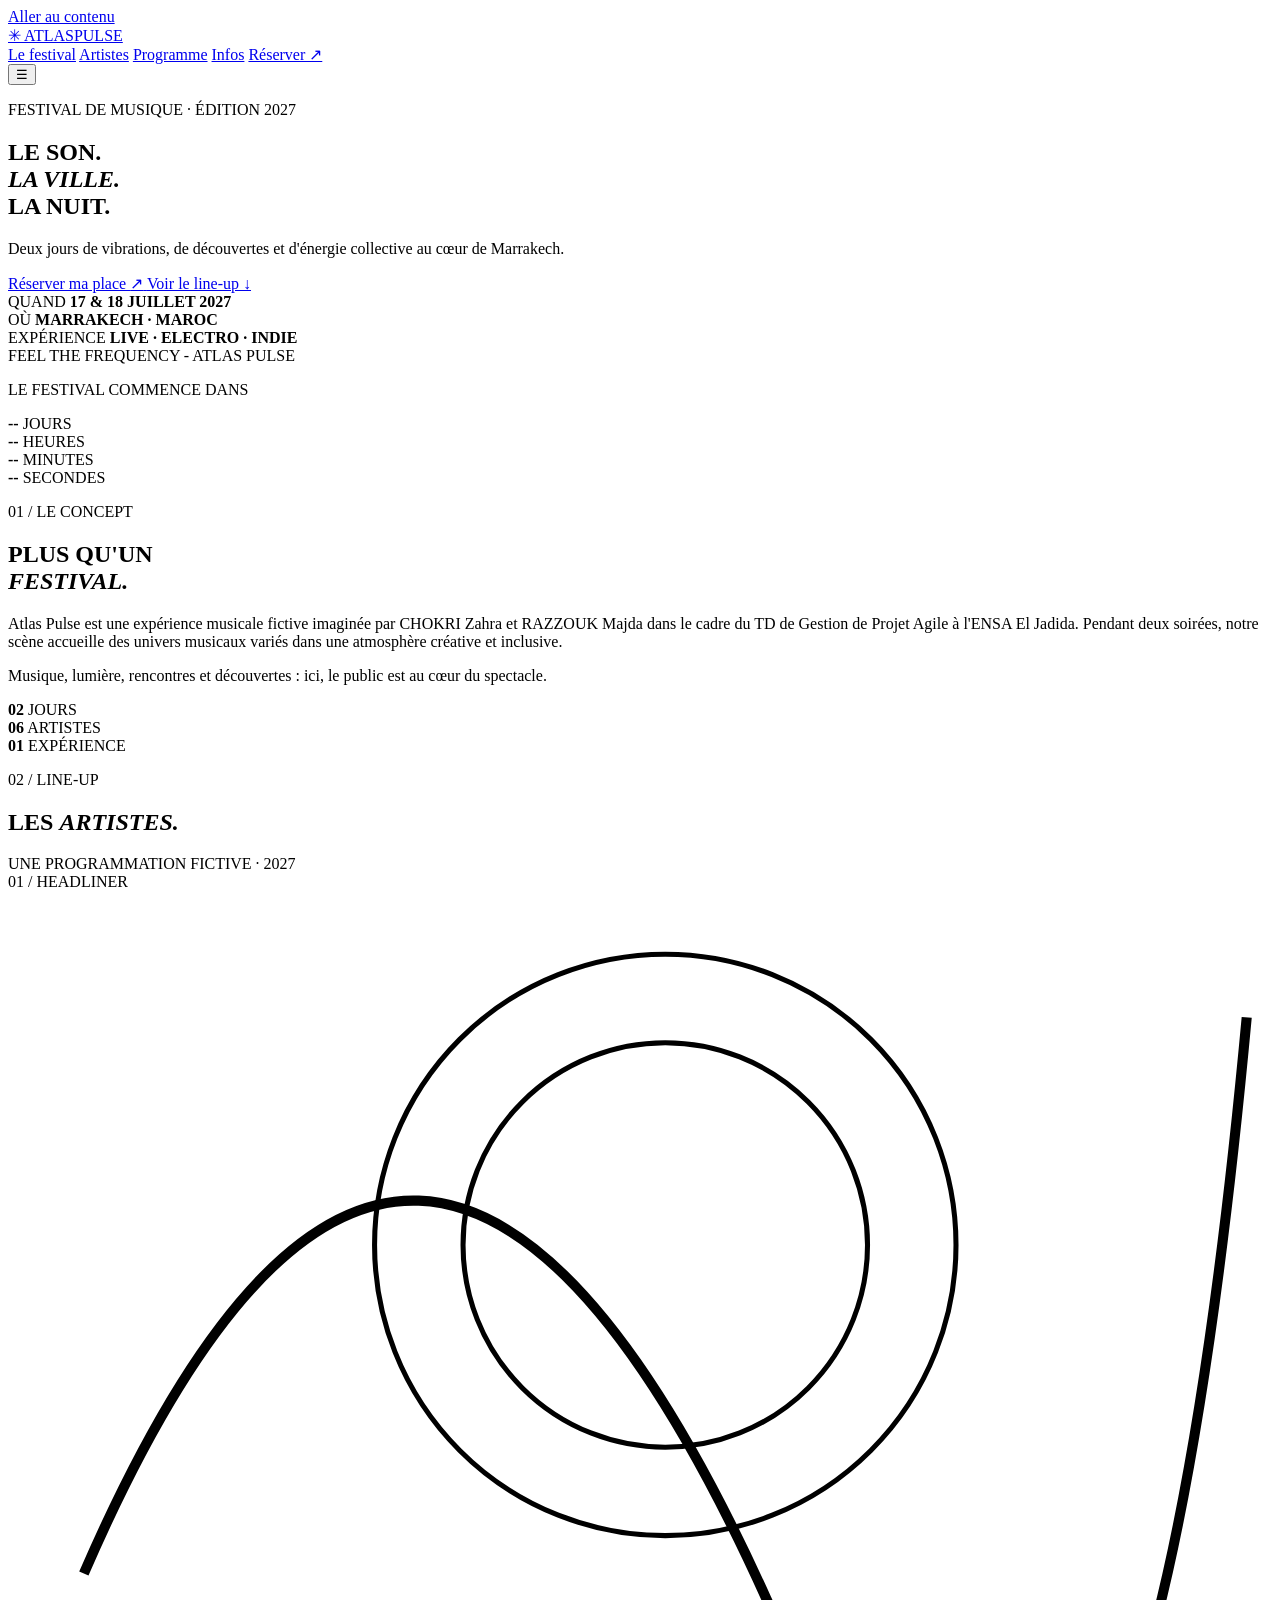
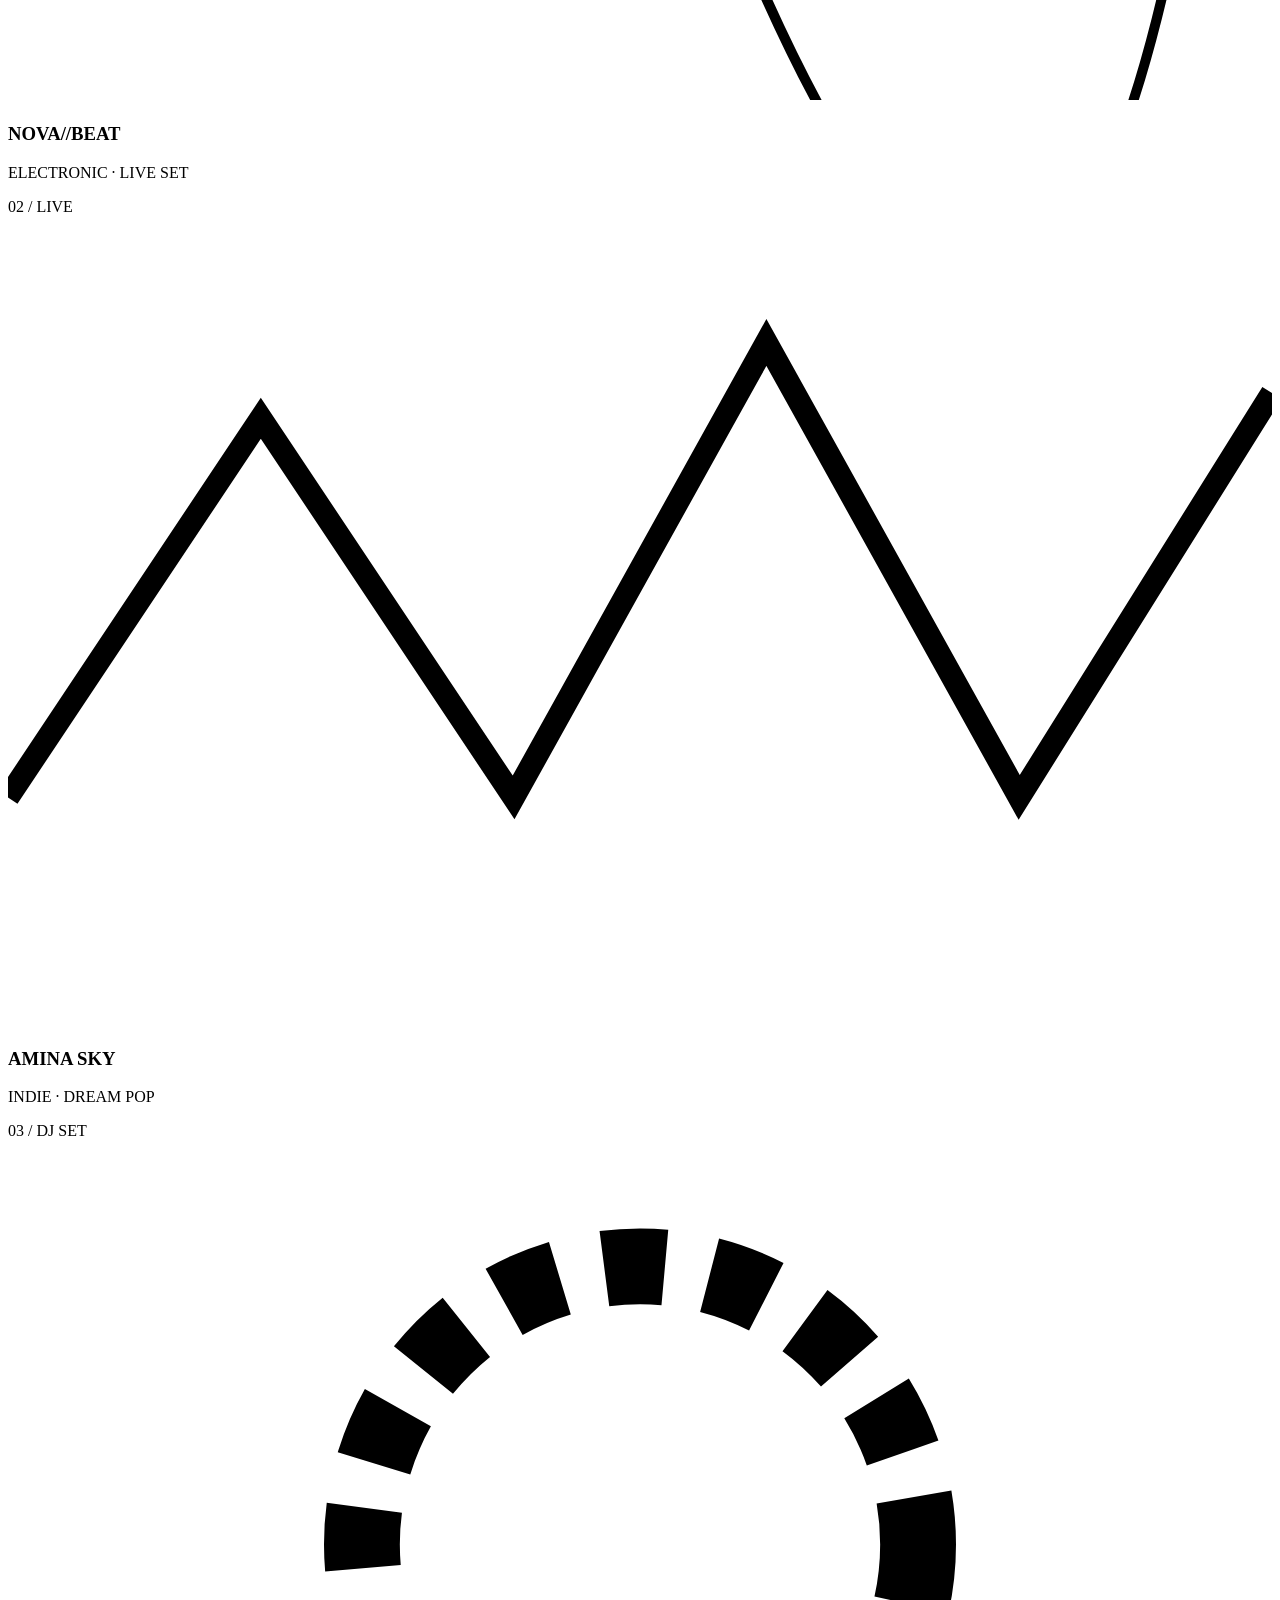
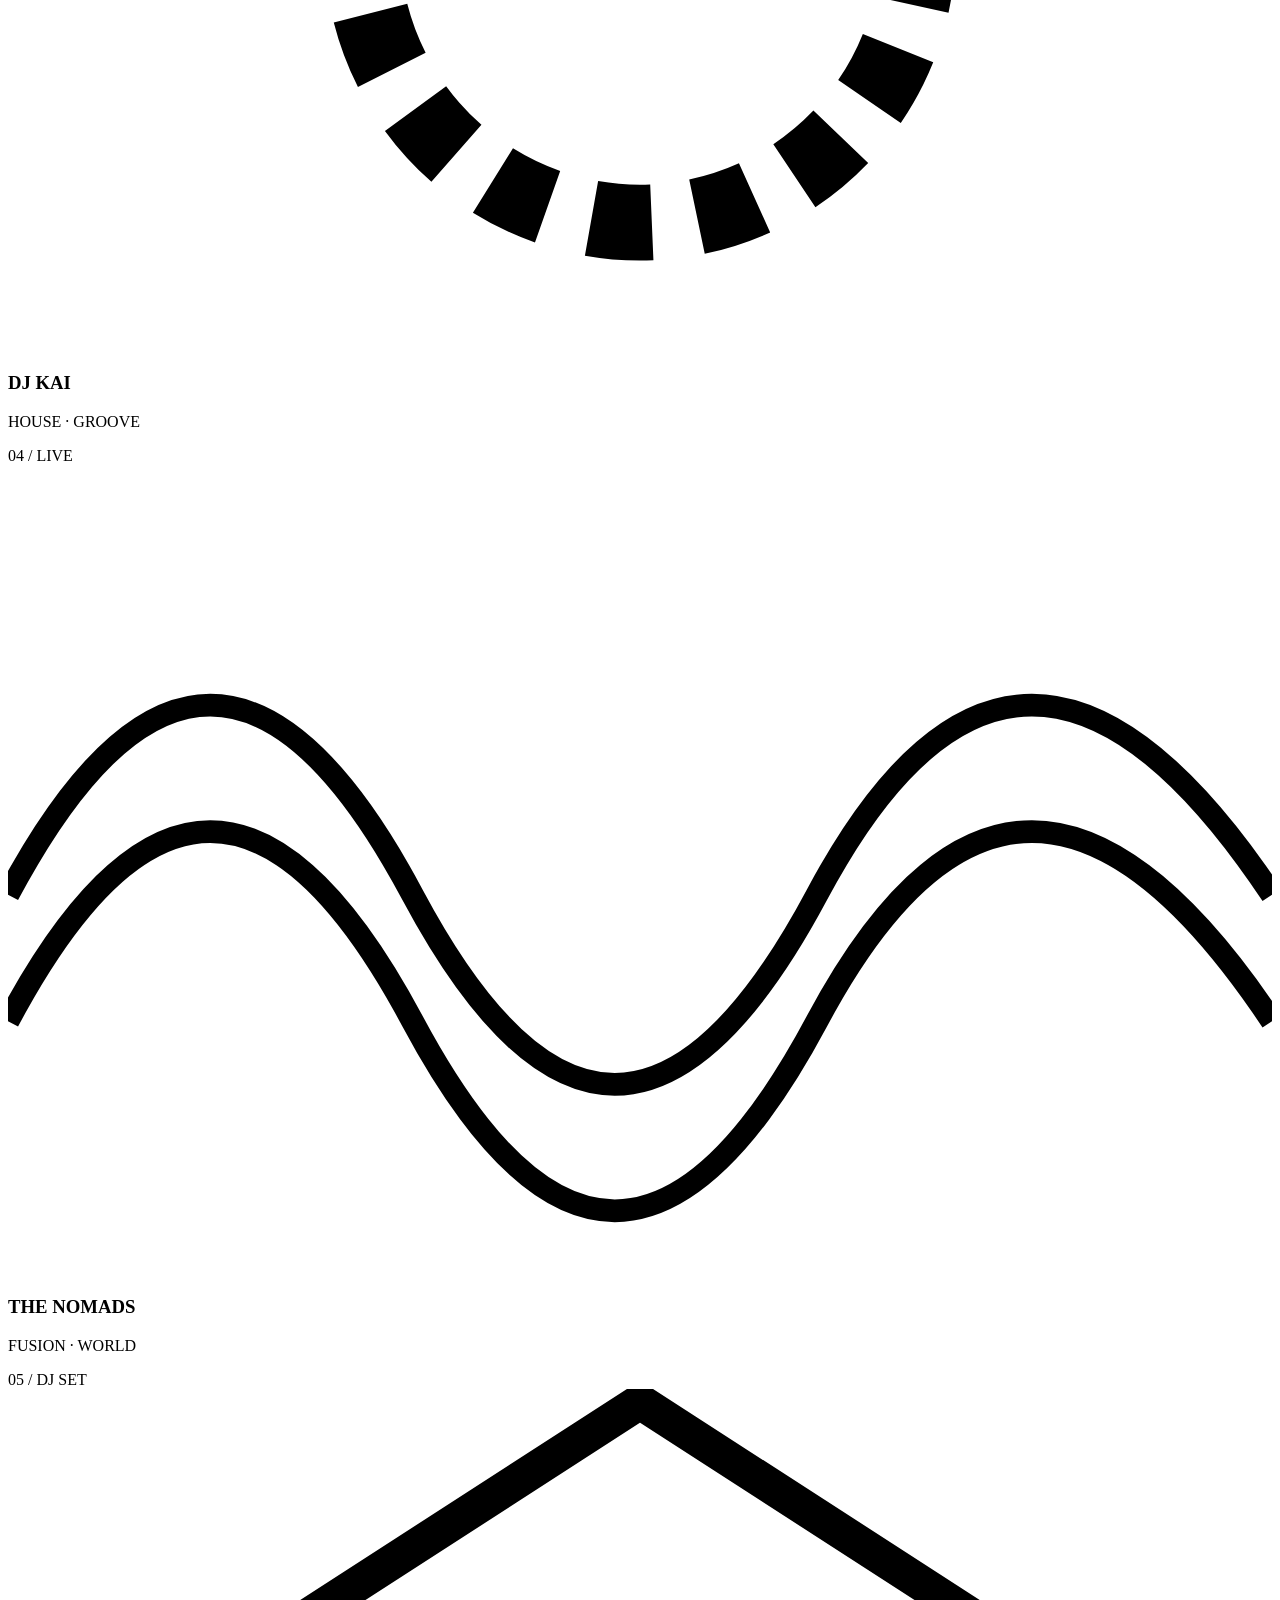
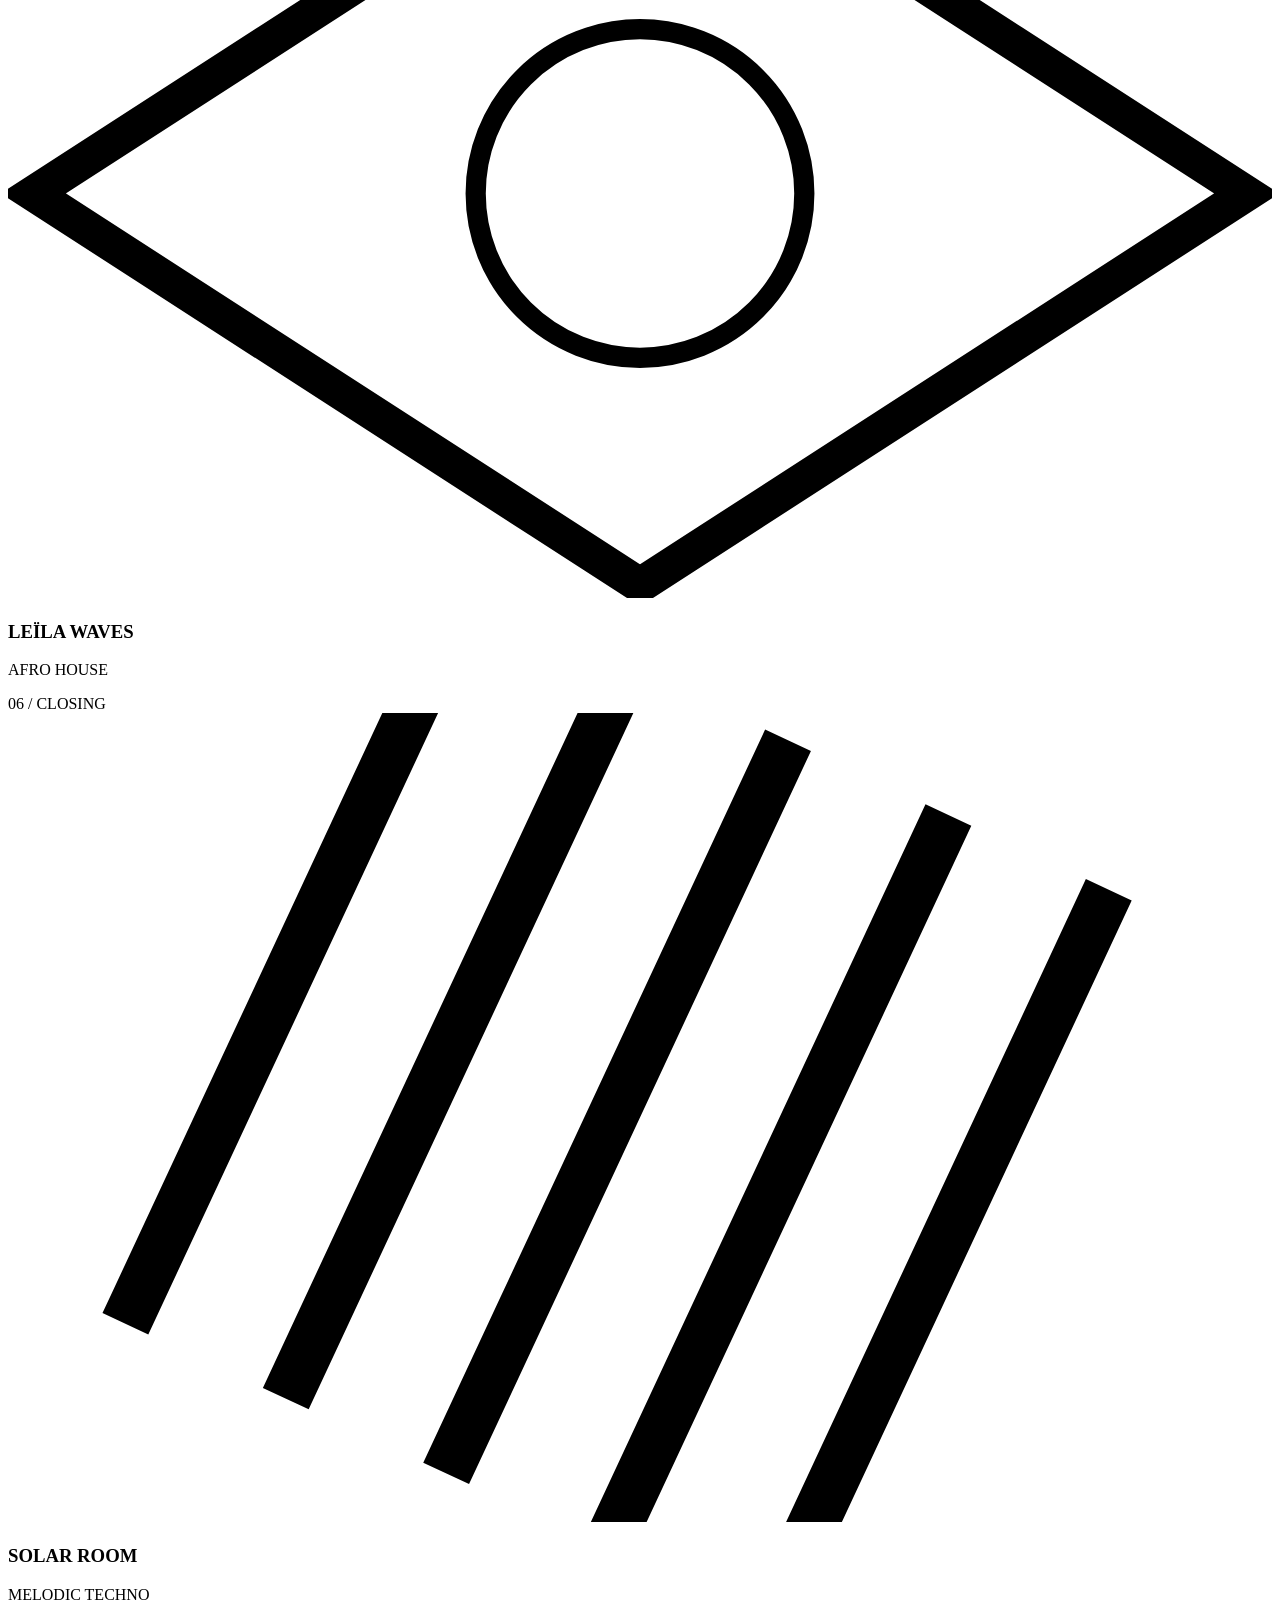
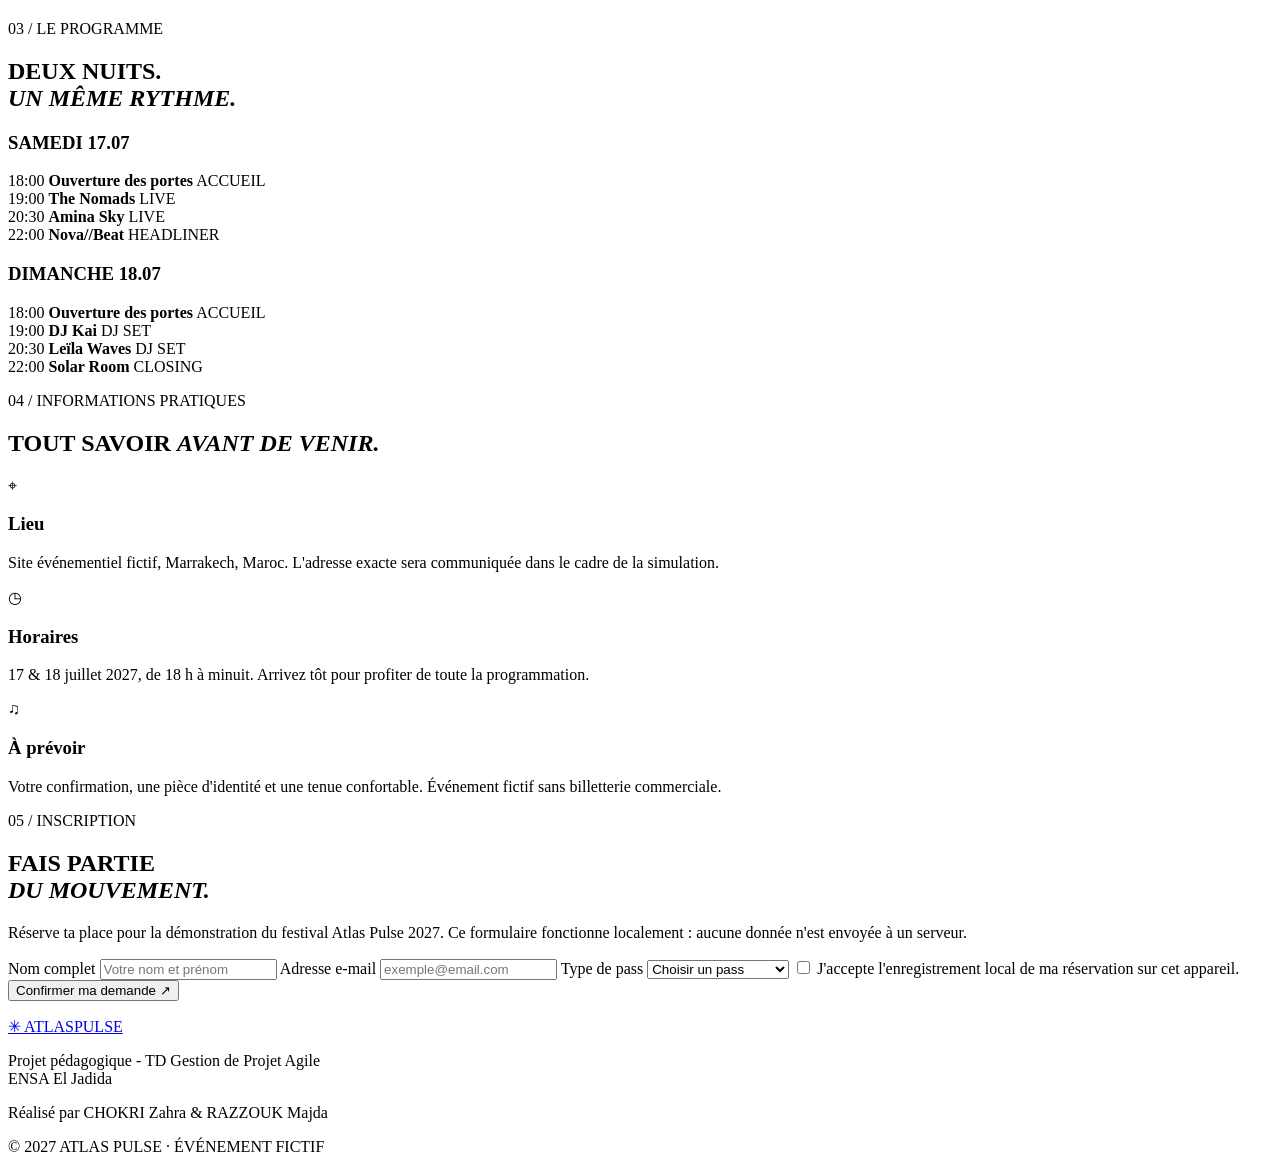
==== index.html @ ee70c220 "feat: ajout structure HTML du festival" ====
<!DOCTYPE html>
<html lang="fr">

<head>
    <meta charset="UTF-8">

    <meta name="viewport" content="width=device-width, initial-scale=1.0">

    <meta
        name="description"
        content="Atlas Pulse Festival 2027 : un festival de musique fictif à Marrakech, réalisé par CHOKRI Zahra et RAZZOUK Majda dans le cadre du TD Gestion de Projet Agile."
    >

    <title>Atlas Pulse - Festival 2027</title>

    <!-- Feuille de style externe -->
    <link rel="stylesheet" href="css/style.css">

    <!-- Fichier JavaScript -->
    <script src="js/script.js" defer></script>
</head>

<body>

    <!-- ========== HEADER / NAVIGATION ========== -->

    <a class="skip" href="#main">
        Aller au contenu
    </a>

    <header class="header">

        <!-- Logo du festival -->

        <a
            class="brand"
            href="#accueil"
            aria-label="Atlas Pulse, accueil"
        >
            <span class="brand-icon">✳</span>
            ATLAS<span>PULSE</span>
        </a>

        <!-- Menu de navigation -->

        <nav id="nav" aria-label="Navigation principale">

            <a href="#concept">Le festival</a>

            <a href="#lineup">Artistes</a>

            <a href="#programme">Programme</a>

            <a href="#infos">Infos</a>

            <a href="#billetterie" class="nav-cta">
                Réserver ↗
            </a>

        </nav>

        <!-- Bouton du menu mobile -->

        <button
            class="menu"
            aria-label="Ouvrir le menu"
            aria-expanded="false"
            aria-controls="nav"
        >
            ☰
        </button>

    </header>


    <!-- ========== CONTENU PRINCIPAL ========== -->

    <main id="main">


        <!-- ========== SECTION ACCUEIL ========== -->

        <section class="hero" id="accueil">

            <div class="hero-noise"></div>

            <div class="hero-inner">

                <p class="eyebrow">
                    <span class="pulse"></span>
                    FESTIVAL DE MUSIQUE · ÉDITION 2027
                </p>

                <h1>
                    LE SON.<br>
                    <em>LA VILLE.</em><br>
                    LA NUIT.
                </h1>

                <p class="lead">
                    Deux jours de vibrations, de découvertes
                    et d'énergie collective au cœur de Marrakech.
                </p>

                <!-- Boutons principaux -->

                <div class="hero-actions">

                    <a class="btn primary" href="#billetterie">
                        Réserver ma place
                        <span>↗</span>
                    </a>

                    <a class="btn ghost" href="#lineup">
                        Voir le line-up ↓
                    </a>

                </div>

                <!-- Informations principales -->

                <div class="hero-bottom">

                    <div>
                        <span class="tiny">QUAND</span>
                        <strong>17 & 18 JUILLET 2027</strong>
                    </div>

                    <div>
                        <span class="tiny">OÙ</span>
                        <strong>MARRAKECH · MAROC</strong>
                    </div>

                    <div>
                        <span class="tiny">EXPÉRIENCE</span>
                        <strong>LIVE · ELECTRO · INDIE</strong>
                    </div>

                </div>

            </div>

            <!-- Éléments décoratifs -->

            <div class="orb orb1"></div>

            <div class="orb orb2"></div>

            <div class="vertical-text">
                FEEL THE FREQUENCY - ATLAS PULSE
            </div>

        </section>


        <!-- ========== COMPTE À REBOURS ========== -->

        <section
            class="countdown"
            aria-label="Compte à rebours"
        >

            <p>LE FESTIVAL COMMENCE DANS</p>

            <div class="clock">

                <div>
                    <strong id="days">--</strong>
                    <span>JOURS</span>
                </div>

                <div>
                    <strong id="hours">--</strong>
                    <span>HEURES</span>
                </div>

                <div>
                    <strong id="minutes">--</strong>
                    <span>MINUTES</span>
                </div>

                <div>
                    <strong id="seconds">--</strong>
                    <span>SECONDES</span>
                </div>

            </div>

        </section>


        <!-- ========== SECTION PRÉSENTATION ========== -->

        <section class="section about" id="concept">

            <div>

                <p class="section-tag">
                    01 / LE CONCEPT
                </p>

                <h2>
                    PLUS QU'UN<br>
                    <i>FESTIVAL.</i>
                </h2>

            </div>

            <div class="about-text">

                <p>
                    Atlas Pulse est une expérience musicale
                    fictive imaginée par CHOKRI Zahra et
                    RAZZOUK Majda dans le cadre du TD
                    de Gestion de Projet Agile à l'ENSA El Jadida.

                    Pendant deux soirées, notre scène accueille
                    des univers musicaux variés dans une
                    atmosphère créative et inclusive.
                </p>

                <p>
                    Musique, lumière, rencontres et découvertes :
                    ici, le public est au cœur du spectacle.
                </p>

                <!-- Statistiques -->

                <div class="stats">

                    <div>
                        <b>02</b>
                        <span>JOURS</span>
                    </div>

                    <div>
                        <b>06</b>
                        <span>ARTISTES</span>
                    </div>

                    <div>
                        <b>01</b>
                        <span>EXPÉRIENCE</span>
                    </div>

                </div>

            </div>

        </section>


        <!-- ========== SECTION ARTISTES ========== -->

        <section class="section lineup" id="lineup">

            <div class="section-head">

                <div>

                    <p class="section-tag">
                        02 / LINE-UP
                    </p>

                    <h2>
                        LES <i>ARTISTES.</i>
                    </h2>

                </div>

                <span>
                    UNE PROGRAMMATION FICTIVE · 2027
                </span>

            </div>


            <!-- Liste des artistes -->

            <div class="artists">


                <!-- ARTISTE 1 : NOVA BEAT -->

                <article class="artist big">

                    <span class="artist-index">
                        01 / HEADLINER
                    </span>

                    <div class="artist-art a1">

                        <svg viewBox="0 0 500 320" aria-hidden="true">

                            <circle
                                cx="260"
                                cy="140"
                                r="115"
                                fill="none"
                                stroke="currentColor"
                                stroke-width="2"
                            />

                            <circle
                                cx="260"
                                cy="140"
                                r="80"
                                fill="none"
                                stroke="currentColor"
                                stroke-width="2"
                            />

                            <path
                                d="M30 270 Q160 -30 300 280 T490 50"
                                fill="none"
                                stroke="currentColor"
                                stroke-width="4"
                            />

                        </svg>

                    </div>

                    <h3>NOVA//BEAT</h3>

                    <p>ELECTRONIC · LIVE SET</p>

                </article>


                <!-- ARTISTE 2 : AMINA SKY -->

                <article class="artist">

                    <span class="artist-index">
                        02 / LIVE
                    </span>

                    <div class="artist-art a2">

                        <svg viewBox="0 0 500 320" aria-hidden="true">

                            <path
                                d="M0 230 L100 80 L200 230 L300 50 L400 230 L500 70"
                                fill="none"
                                stroke="currentColor"
                                stroke-width="9"
                            />

                        </svg>

                    </div>

                    <h3>AMINA SKY</h3>

                    <p>INDIE · DREAM POP</p>

                </article>


                <!-- ARTISTE 3 : DJ KAI -->

                <article class="artist">

                    <span class="artist-index">
                        03 / DJ SET
                    </span>

                    <div class="artist-art a3">

                        <svg viewBox="0 0 500 320" aria-hidden="true">

                            <circle
                                cx="250"
                                cy="160"
                                r="110"
                                fill="none"
                                stroke="currentColor"
                                stroke-width="30"
                                stroke-dasharray="24 18"
                            />

                        </svg>

                    </div>

                    <h3>DJ KAI</h3>

                    <p>HOUSE · GROOVE</p>

                </article>


                <!-- ARTISTE 4 : THE NOMADS -->

                <article class="artist">

                    <span class="artist-index">
                        04 / LIVE
                    </span>

                    <div class="artist-art a4">

                        <svg viewBox="0 0 500 320" aria-hidden="true">

                            <path
                                d="M0 170 Q80 20 160 170 T320 170 T500 170
                                   M0 220 Q80 70 160 220 T320 220 T500 220"
                                fill="none"
                                stroke="currentColor"
                                stroke-width="9"
                            />

                        </svg>

                    </div>

                    <h3>THE NOMADS</h3>

                    <p>FUSION · WORLD</p>

                </article>


                <!-- ARTISTE 5 : LEÏLA WAVES -->

                <article class="artist">

                    <span class="artist-index">
                        05 / DJ SET
                    </span>

                    <div class="artist-art a5">

                        <svg viewBox="0 0 500 320" aria-hidden="true">

                            <path
                                d="M250 5 L490 160 L250 315 L10 160 Z"
                                fill="none"
                                stroke="currentColor"
                                stroke-width="14"
                            />

                            <circle
                                cx="250"
                                cy="160"
                                r="65"
                                fill="none"
                                stroke="currentColor"
                                stroke-width="8"
                            />

                        </svg>

                    </div>

                    <h3>LEÏLA WAVES</h3>

                    <p>AFRO HOUSE</p>

                </article>


                <!-- ARTISTE 6 : SOLAR ROOM -->

                <article class="artist">

                    <span class="artist-index">
                        06 / CLOSING
                    </span>

                    <div class="artist-art a6">

                        <svg viewBox="0 0 500 320" aria-hidden="true">

                            <path
                                d="M100 0 V320
                                   M170 0 V320
                                   M240 0 V320
                                   M310 0 V320
                                   M380 0 V320"
                                fill="none"
                                stroke="currentColor"
                                stroke-width="20"
                                transform="rotate(25 250 160)"
                            />

                        </svg>

                    </div>

                    <h3>SOLAR ROOM</h3>

                    <p>MELODIC TECHNO</p>

                </article>

            </div>

        </section>


        <!-- ========== SECTION PROGRAMME ========== -->

        <section class="section schedule" id="programme">

            <p class="section-tag">
                03 / LE PROGRAMME
            </p>

            <h2>
                DEUX NUITS.<br>
                <i>UN MÊME RYTHME.</i>
            </h2>

            <div class="schedule-grid">


                <!-- JOUR 1 : SAMEDI -->

                <div class="day">

                    <h3>
                        SAMEDI <span>17.07</span>
                    </h3>

                    <div class="slot">

                        <time datetime="2027-07-17T18:00">
                            18:00
                        </time>

                        <b>Ouverture des portes</b>

                        <span>ACCUEIL</span>

                    </div>

                    <div class="slot">

                        <time datetime="2027-07-17T19:00">
                            19:00
                        </time>

                        <b>The Nomads</b>

                        <span>LIVE</span>

                    </div>

                    <div class="slot">

                        <time datetime="2027-07-17T20:30">
                            20:30
                        </time>

                        <b>Amina Sky</b>

                        <span>LIVE</span>

                    </div>

                    <div class="slot">

                        <time datetime="2027-07-17T22:00">
                            22:00
                        </time>

                        <b>Nova//Beat</b>

                        <span>HEADLINER</span>

                    </div>

                </div>


                <!-- JOUR 2 : DIMANCHE -->

                <div class="day">

                    <h3>
                        DIMANCHE <span>18.07</span>
                    </h3>

                    <div class="slot">

                        <time datetime="2027-07-18T18:00">
                            18:00
                        </time>

                        <b>Ouverture des portes</b>

                        <span>ACCUEIL</span>

                    </div>

                    <div class="slot">

                        <time datetime="2027-07-18T19:00">
                            19:00
                        </time>

                        <b>DJ Kai</b>

                        <span>DJ SET</span>

                    </div>

                    <div class="slot">

                        <time datetime="2027-07-18T20:30">
                            20:30
                        </time>

                        <b>Leïla Waves</b>

                        <span>DJ SET</span>

                    </div>

                    <div class="slot">

                        <time datetime="2027-07-18T22:00">
                            22:00
                        </time>

                        <b>Solar Room</b>

                        <span>CLOSING</span>

                    </div>

                </div>

            </div>

        </section>


        <!-- ========== INFORMATIONS PRATIQUES ========== -->

        <section class="section info" id="infos">

            <p class="section-tag">
                04 / INFORMATIONS PRATIQUES
            </p>

            <h2>
                TOUT SAVOIR
                <i>AVANT DE VENIR.</i>
            </h2>

            <div class="info-grid">


                <!-- Lieu -->

                <article>

                    <span class="info-icon">⌖</span>

                    <h3>Lieu</h3>

                    <p>
                        Site événementiel fictif,
                        Marrakech, Maroc.

                        L'adresse exacte sera communiquée
                        dans le cadre de la simulation.
                    </p>

                </article>


                <!-- Horaires -->

                <article>

                    <span class="info-icon">◷</span>

                    <h3>Horaires</h3>

                    <p>
                        17 & 18 juillet 2027,
                        de 18 h à minuit.

                        Arrivez tôt pour profiter
                        de toute la programmation.
                    </p>

                </article>


                <!-- Informations supplémentaires -->

                <article>

                    <span class="info-icon">♫</span>

                    <h3>À prévoir</h3>

                    <p>
                        Votre confirmation,
                        une pièce d'identité
                        et une tenue confortable.

                        Événement fictif sans
                        billetterie commerciale.
                    </p>

                </article>

            </div>

        </section>


        <!-- ========== SECTION INSCRIPTION ========== -->

        <section class="tickets" id="billetterie">

            <div>

                <p class="section-tag">
                    05 / INSCRIPTION
                </p>

                <h2>
                    FAIS PARTIE<br>
                    <i>DU MOUVEMENT.</i>
                </h2>

                <p>
                    Réserve ta place pour la démonstration
                    du festival Atlas Pulse 2027.

                    Ce formulaire fonctionne localement :
                    aucune donnée n'est envoyée à un serveur.
                </p>

            </div>


            <!-- FORMULAIRE DE RÉSERVATION -->

            <form id="booking" novalidate>


                <!-- Nom complet -->

                <label for="fullname">
                    Nom complet
                </label>

                <input
                    id="fullname"
                    name="fullname"
                    type="text"
                    minlength="3"
                    autocomplete="name"
                    placeholder="Votre nom et prénom"
                    required
                >


                <!-- Adresse e-mail -->

                <label for="email">
                    Adresse e-mail
                </label>

                <input
                    id="email"
                    name="email"
                    type="email"
                    autocomplete="email"
                    placeholder="exemple@email.com"
                    required
                >


                <!-- Type de pass -->

                <label for="ticket">
                    Type de pass
                </label>

                <select
                    id="ticket"
                    name="ticket"
                    required
                >

                    <option value="">
                        Choisir un pass
                    </option>

                    <option value="1 jour">
                        Pass 1 jour (démo)
                    </option>

                    <option value="2 jours">
                        Pass 2 jours (démo)
                    </option>

                </select>


                <!-- Consentement -->

                <label class="consent">

                    <input
                        type="checkbox"
                        id="consent"
                        required
                    >

                    J'accepte l'enregistrement local
                    de ma réservation sur cet appareil.

                </label>


                <!-- Bouton de confirmation -->

                <button
                    type="submit"
                    class="btn primary"
                >
                    Confirmer ma demande ↗
                </button>


                <!-- Message de validation -->

                <p
                    id="form-message"
                    role="status"
                    aria-live="polite"
                ></p>

            </form>

        </section>

    </main>


    <!-- ========== FOOTER ========== -->

    <footer>

        <!-- Logo -->

        <a class="brand" href="#accueil">

            <span class="brand-icon">✳</span>

            ATLAS<span>PULSE</span>

        </a>


        <!-- Informations du projet -->

        <p>
            Projet pédagogique - TD Gestion de Projet Agile
            <br>
            ENSA El Jadida
        </p>


        <!-- Réalisatrices -->

        <p>
            Réalisé par CHOKRI Zahra & RAZZOUK Majda
        </p>


        <!-- Copyright -->

        <p>
            © 2027 ATLAS PULSE · ÉVÉNEMENT FICTIF
        </p>

    </footer>

</body>

</html>
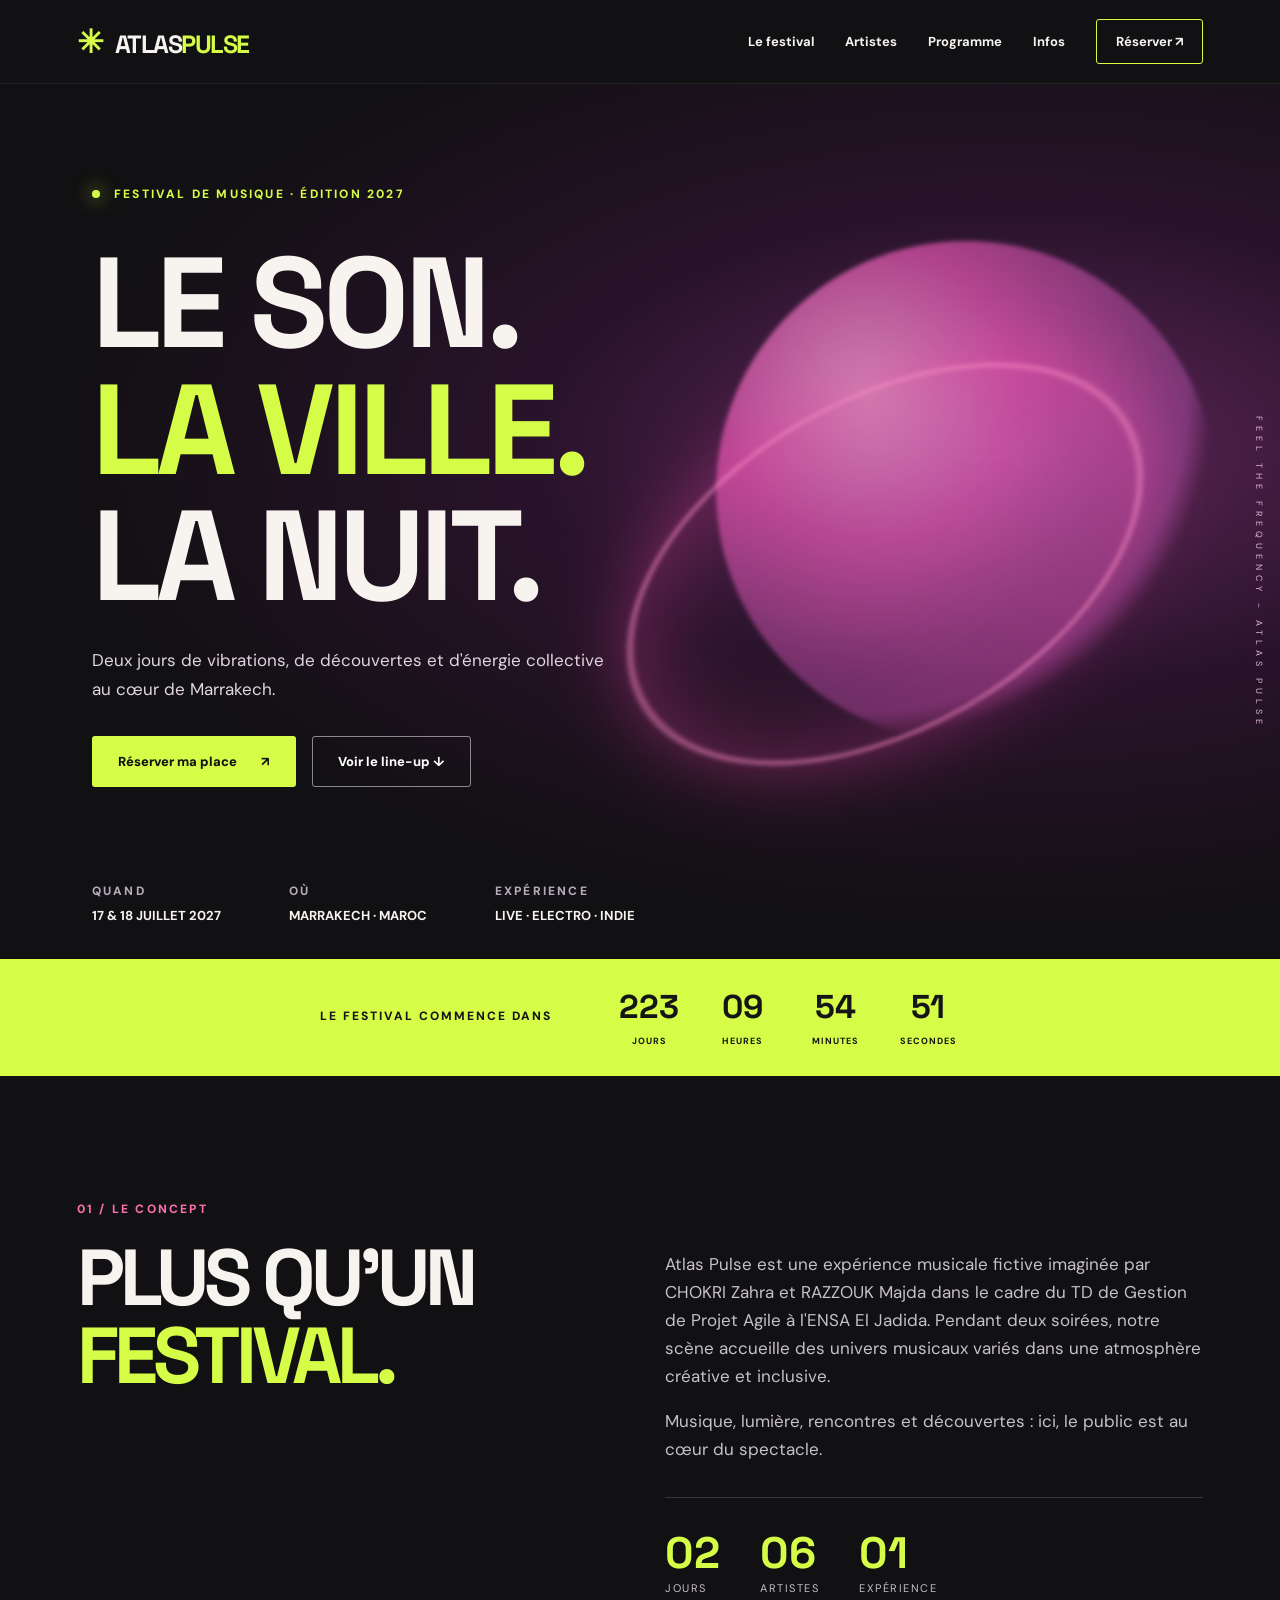
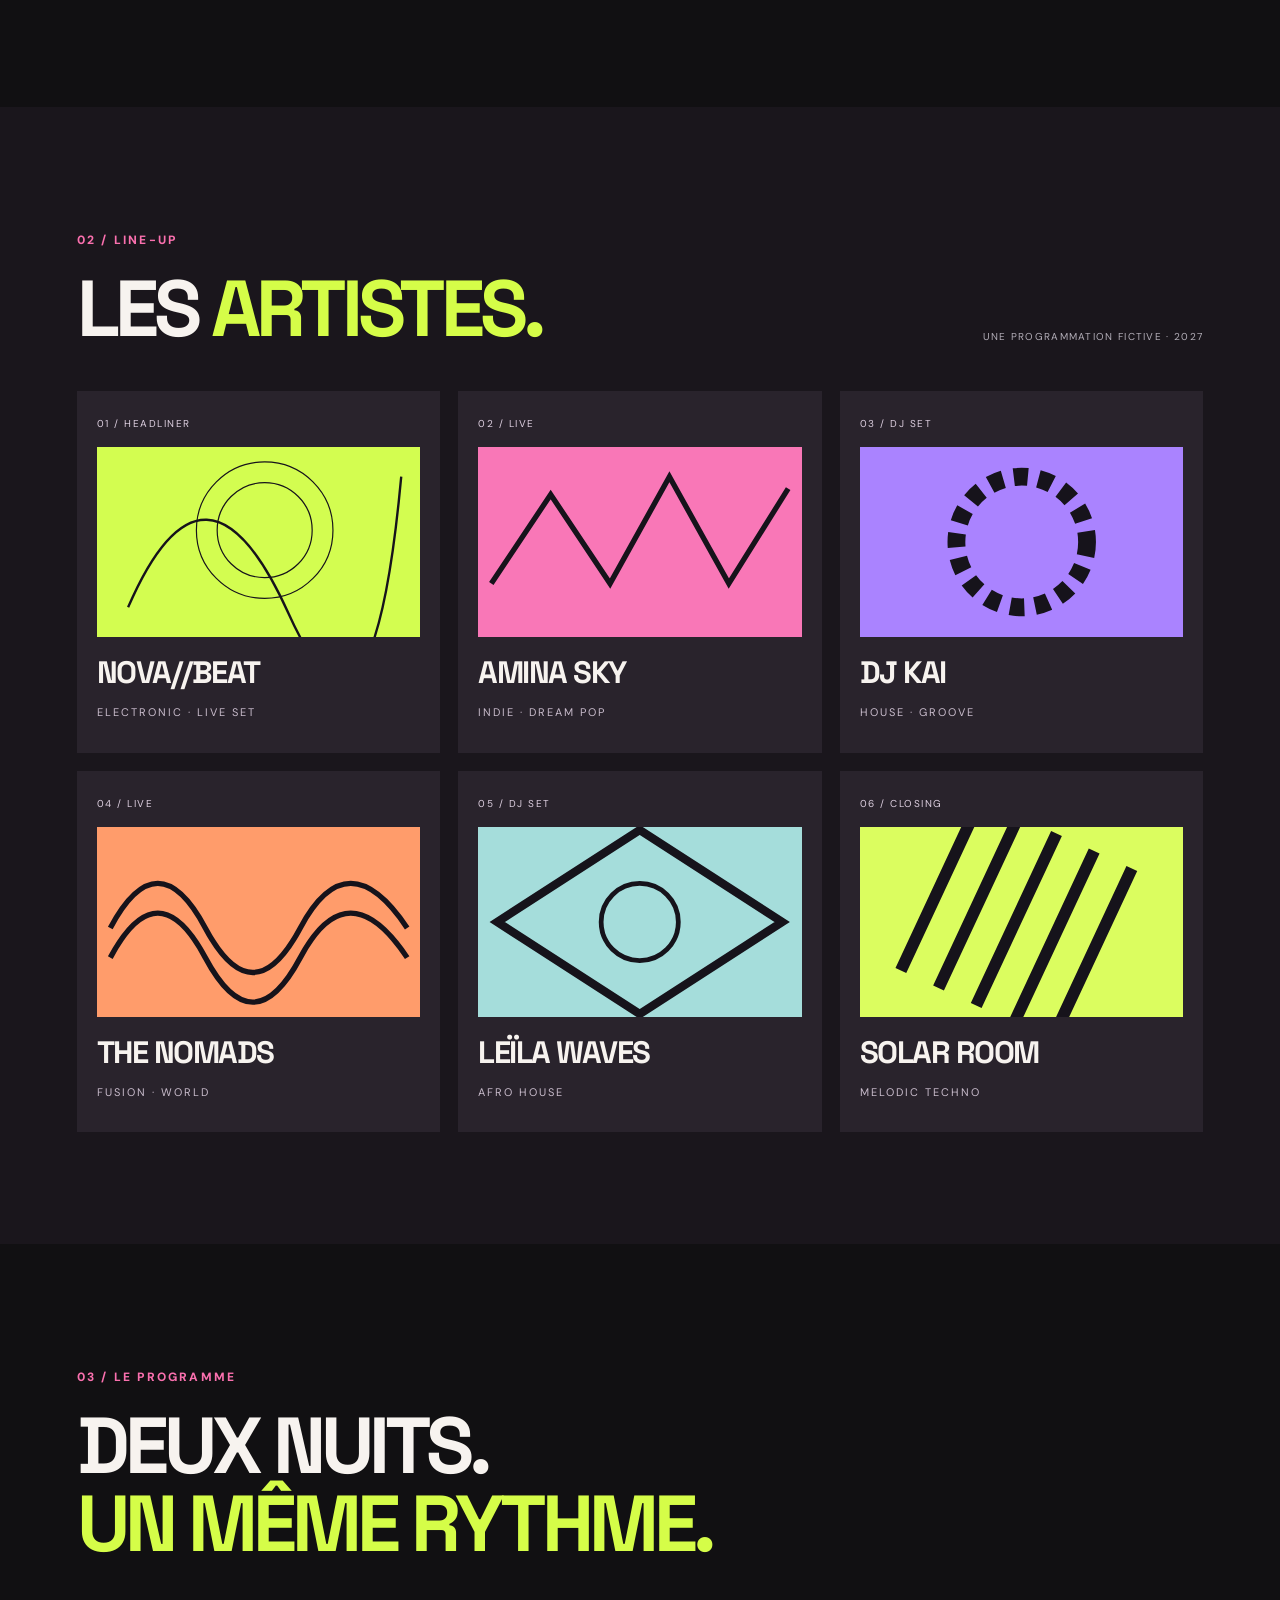
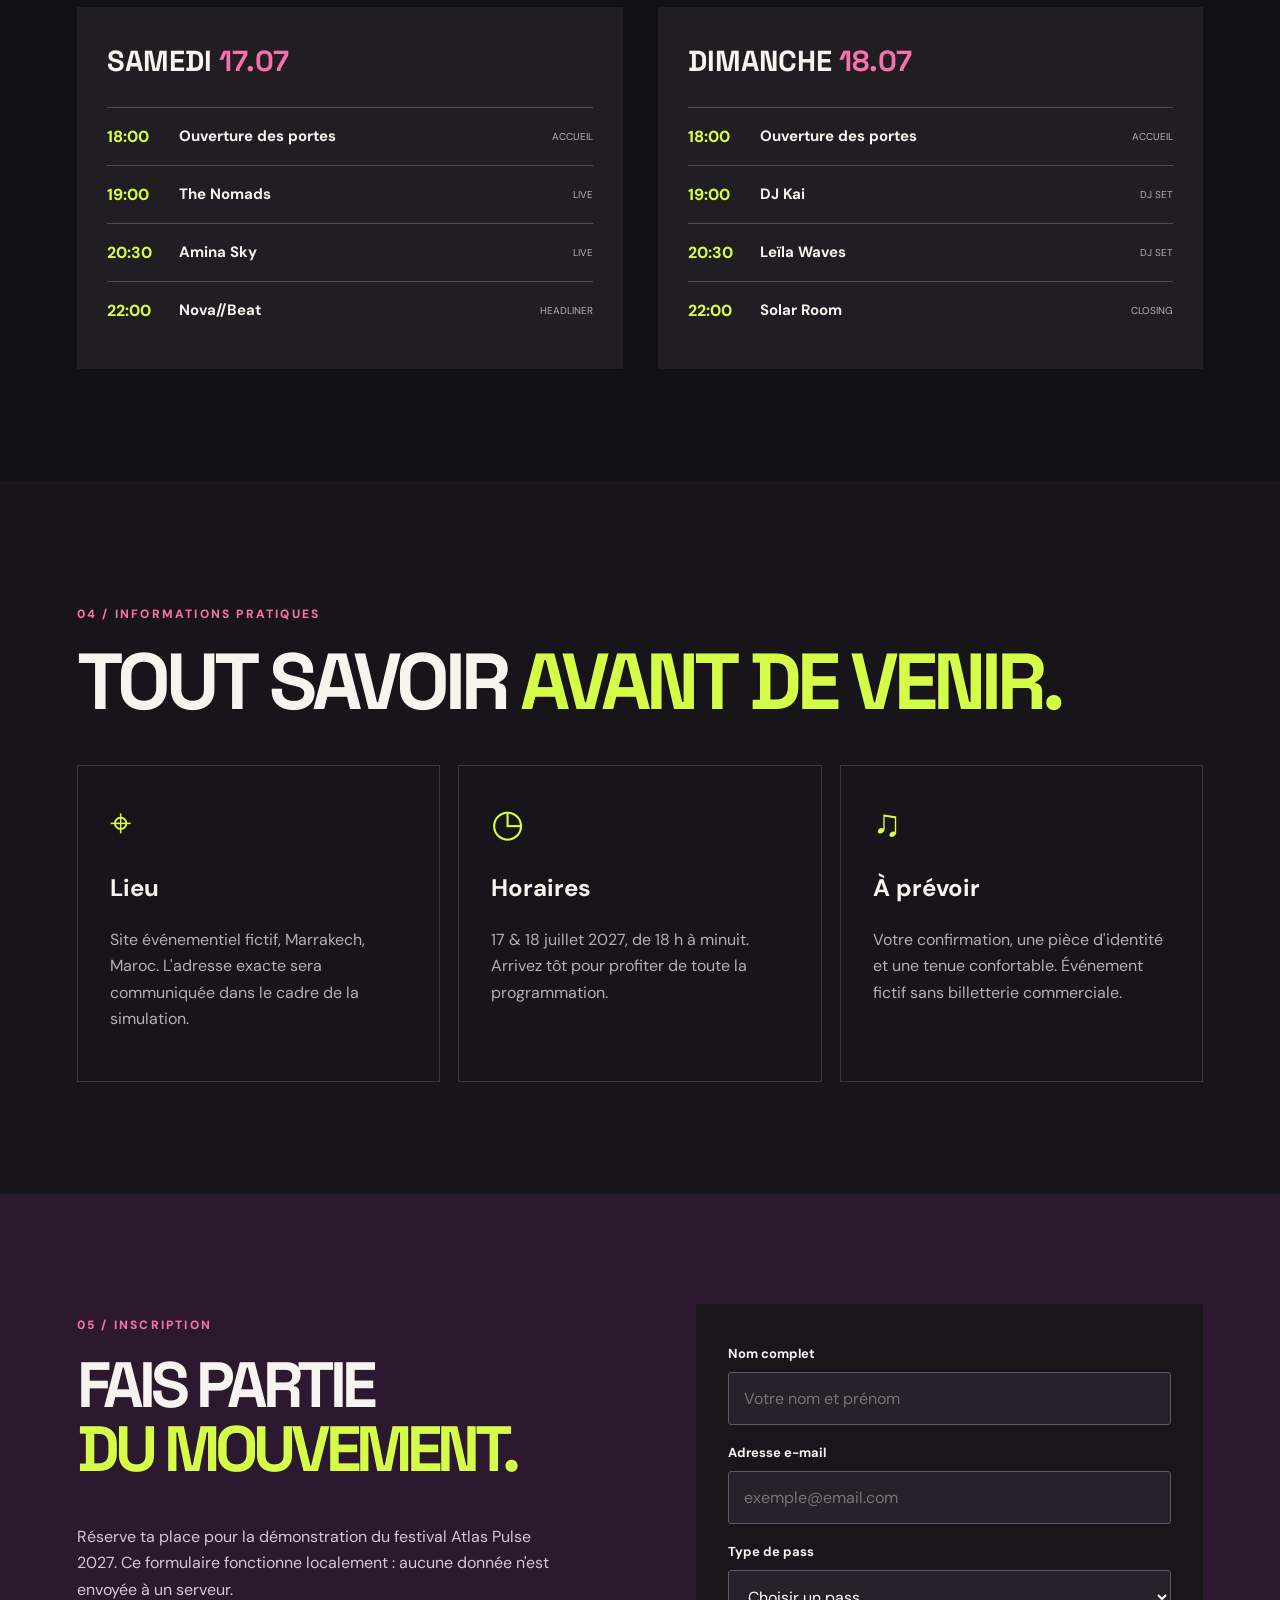
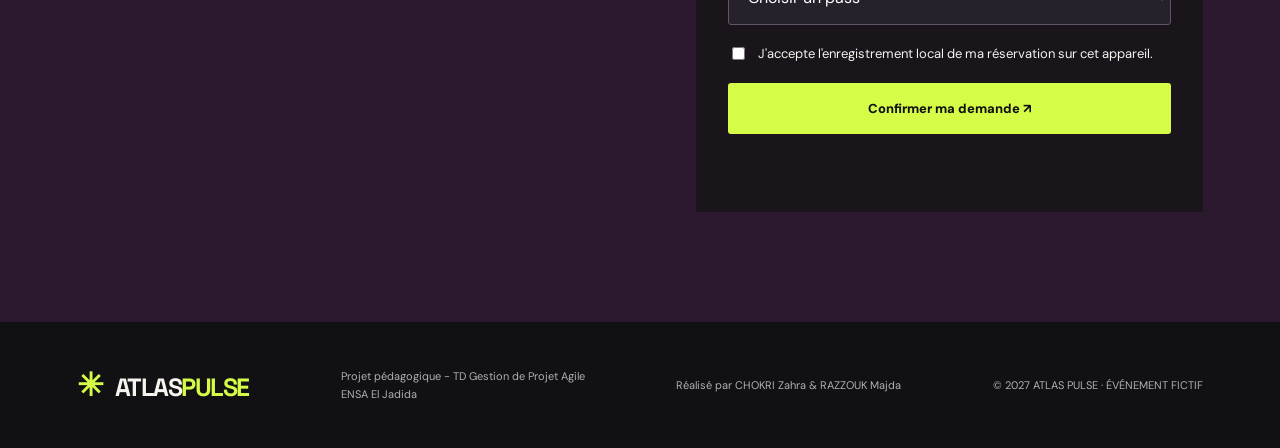
==== commit f3bd57b1: "feat: modification titre artistes" ====
--- a/index.html
+++ b/index.html
@@ -12,7 +12,7 @@
         content="Atlas Pulse Festival 2027 : un festival de musique fictif à Marrakech, réalisé par CHOKRI Zahra et RAZZOUK Majda dans le cadre du TD Gestion de Projet Agile."
     >
 
-    <title>Atlas Pulse - Festival 2027</title>
+    <title>Atlas Pulse - Edition Artistes</title>
 
     <!-- Feuille de style externe -->
     <link rel="stylesheet" href="css/style.css">
--- a/css/style.css
+++ b/css/style.css
@@ -0,0 +1,2 @@
+@import url('https://fonts.googleapis.com/css2?family=DM+Sans:wght@400;500;600;700;800&family=Space+Grotesk:wght@400;500;600;700&display=swap');
+:root{--bg:#111012;--surface:#1d1b20;--text:#f7f3ef;--muted:#b3aeb8;--acid:#d5fd48;--pink:#fa70ae;--line:#39343d}*{box-sizing:border-box}html{scroll-behavior:smooth}body{margin:0;background:var(--bg);color:var(--text);font-family:'DM Sans',Arial,sans-serif}a{color:inherit;text-decoration:none}button,input,select{font:inherit}.skip{position:absolute;left:-999px}.skip:focus{left:12px;top:12px;z-index:99;background:white;color:black;padding:10px}.header{height:84px;display:flex;justify-content:space-between;align-items:center;padding:0 6%;border-bottom:1px solid #ffffff15;position:relative;z-index:5;background:#111012}.brand{font-family:'Space Grotesk',sans-serif;font-weight:700;letter-spacing:-1.5px;font-size:25px;white-space:nowrap}.brand>span:last-child{color:var(--acid)}.brand-icon{color:var(--acid);font-size:32px;margin-right:8px}.header nav{display:flex;align-items:center;gap:31px;font-size:13px;font-weight:700}.header nav a:hover{color:var(--acid)}.nav-cta{border:1px solid var(--acid);padding:13px 19px;border-radius:3px}.menu{display:none;background:transparent;color:white;border:0;font-size:28px}.hero{min-height:710px;position:relative;overflow:hidden;background:radial-gradient(ellipse at 79% 42%,#61275a 0%,#29132b 33%,#111012 67%)}.hero-inner{position:relative;z-index:2;max-width:1250px;margin:auto;padding:89px 6% 35px}.eyebrow,.section-tag,.tiny{font-size:12px;letter-spacing:2.2px;font-weight:800}.eyebrow{color:var(--acid)}.pulse{display:inline-block;width:8px;height:8px;background:var(--acid);border-radius:50%;box-shadow:0 0 18px var(--acid);margin-right:9px}.hero h1,h2{font-family:'Space Grotesk',sans-serif;letter-spacing:-5px;line-height:.99}.hero h1{font-size:clamp(70px,10vw,150px);margin:35px 0 26px;font-weight:700}.hero h1 em,h2 i{color:var(--acid);font-style:normal}.lead{font-size:17px;line-height:1.7;max-width:520px;color:#e0d5e0}.hero-actions{display:flex;flex-wrap:wrap;gap:16px;margin:32px 0 96px}.btn{border-radius:3px;border:1px solid transparent;padding:16px 25px;font-weight:800;font-size:13px;display:inline-flex;align-items:center;gap:24px;cursor:pointer;transition:transform .2s}.btn:hover{transform:translateY(-3px)}.primary{background:var(--acid);color:#111}.ghost{border-color:#ffffff80;color:#fff}.hero-bottom{display:flex;gap:68px;flex-wrap:wrap}.hero-bottom div{display:flex;flex-direction:column;gap:8px}.tiny{color:#b8aabb}.hero-bottom strong{font-size:13px}.orb{position:absolute;border-radius:50%;filter:blur(2px);pointer-events:none}.orb1{width:500px;height:500px;right:5%;top:18%;background:radial-gradient(circle at 30% 30%,#ff9ece,#de459d 30%,#64265d 65%,transparent 70%);mix-blend-mode:screen;opacity:.7}.orb2{width:330px;height:330px;right:18%;top:36%;border:2px solid #fb8bc4;box-shadow:0 0 60px #ff47ad65,inset 0 0 80px #ff47ad58;transform:rotate(-30deg) scaleX(1.7)}.vertical-text{position:absolute;right:15px;top:38%;writing-mode:vertical-rl;font-size:9px;letter-spacing:5px;color:#e2b3d2}.countdown{background:var(--acid);color:#151515;padding:27px 6%;display:flex;align-items:center;justify-content:center;gap:65px;flex-wrap:wrap}.countdown>p{font-weight:800;font-size:12px;letter-spacing:2px}.clock{display:flex;gap:29px}.clock div{text-align:center;min-width:64px}.clock strong{display:block;font:700 33px 'Space Grotesk',sans-serif}.clock span{font-size:9px;font-weight:700;letter-spacing:1px}.section{padding:112px max(6%,calc((100% - 1200px)/2));scroll-margin-top:20px}h2{font-size:clamp(44px,6.2vw,85px);margin:19px 0 43px}p{line-height:1.65}.section-tag{color:var(--pink)}.about{display:grid;grid-template-columns:1fr 1fr;gap:50px}.about-text{padding-top:45px;color:#c7c1c9;font-size:17px}.stats{display:flex;gap:40px;border-top:1px solid var(--line);padding-top:27px;margin-top:34px}.stats div{display:flex;flex-direction:column}.stats b{font:700 44px 'Space Grotesk';color:var(--acid)}.stats span{font-size:11px;letter-spacing:1.5px}.lineup{background:#1a161c}.section-head{display:flex;justify-content:space-between;align-items:end;gap:20px}.section-head>span{font-size:10px;letter-spacing:1.3px;color:var(--muted);margin-bottom:48px}.artists{display:grid;grid-template-columns:repeat(3,minmax(0,1fr));gap:18px}.artist{background:#29232c;padding:20px;min-width:0}.artist-index{font-size:10px;letter-spacing:1.5px;color:#ded0e1}.artist-art{height:190px;display:flex;align-items:center;justify-content:center;margin:15px 0;overflow:hidden}.artist-art svg{width:100%;height:100%;color:#16131b}.a1{background:#d3fd50}.a2{background:#f977b7}.a3{background:#aa83ff}.a4{background:#ff9c6b}.a5{background:#a5dddb}.a6{background:#dbfd5f}.artist h3{font:700 31px 'Space Grotesk';letter-spacing:-1.5px;margin:10px 0 0}.artist p{color:#c9bccc;font-size:11px;letter-spacing:2px}.schedule-grid{display:grid;grid-template-columns:1fr 1fr;gap:35px}.day{background:#211e23;padding:30px}.day h3{font:700 29px 'Space Grotesk';margin:5px 0 28px}.day h3 span{color:var(--pink)}.slot{padding:18px 0;border-top:1px solid #4f4952;display:grid;grid-template-columns:60px 1fr auto;gap:12px;align-items:center}.slot time{color:var(--acid);font-weight:800}.slot b{font-size:15px}.slot span{font-size:10px;color:var(--muted)}.info{background:#18151a}.info-grid{display:grid;grid-template-columns:repeat(3,1fr);gap:18px}.info-grid article{border:1px solid var(--line);padding:32px}.info-icon{font-size:38px;color:var(--acid)}.info-grid h3{font-size:24px}.info-grid p{color:var(--muted)}.tickets{padding:110px 6%;display:grid;grid-template-columns:1fr 1fr;gap:10%;background:#2c1930}.tickets h2{font-size:clamp(48px,5vw,76px)}.tickets>div>p:last-child{color:#d7c4d7;max-width:480px}.tickets form{background:#19151b;padding:32px;display:flex;flex-direction:column;gap:10px}.tickets label{font-size:13px;font-weight:700;margin-top:9px}.tickets input:not([type=checkbox]),.tickets select{background:#27212b;color:white;border:1px solid #615567;padding:15px;border-radius:3px;min-width:0}.tickets input:focus,.tickets select:focus{outline:2px solid var(--acid)}.tickets .consent{display:flex;align-items:start;gap:10px;font-weight:400;line-height:1.5}.tickets button{justify-content:center;margin-top:10px}.tickets #form-message{min-height:28px;margin:4px 0;color:var(--acid);font-size:13px}footer{padding:34px 6%;display:flex;align-items:center;justify-content:space-between;gap:20px;flex-wrap:wrap}footer p{font-size:11px;color:var(--muted)}@media(max-width:900px){.header nav{gap:13px}.hero h1{font-size:90px}.orb1{right:-23%;opacity:.5}.about,.tickets{grid-template-columns:1fr}.artists{grid-template-columns:repeat(2,1fr)}.info-grid{grid-template-columns:1fr}.section{padding:75px 6%}}@media(max-width:620px){.header{height:70px}.brand{font-size:20px}.menu{display:block}.header nav{display:none;position:absolute;top:70px;left:0;right:0;padding:20px;background:#1c1720;flex-direction:column;align-items:stretch}.header nav.open{display:flex}.hero-inner{padding:74px 6% 35px}.hero{min-height:680px}.hero h1{font-size:clamp(54px,15vw,79px);letter-spacing:-3px}.hero-actions{margin-bottom:65px}.hero-bottom{gap:25px}.orb1{width:330px;height:330px;right:-45%;top:25%}.orb2{display:none}.countdown{gap:8px;padding:25px 2%}.clock{gap:3px;width:100%;justify-content:space-evenly}.clock strong{font-size:26px}.clock div{min-width:45px}h2{letter-spacing:-2.5px}.stats{gap:24px}.artists,.schedule-grid{grid-template-columns:1fr}.section-head>span{display:none}.slot{grid-template-columns:49px 1fr}.slot span{display:none}.tickets{padding:70px 6%;gap:20px}.tickets form{padding:22px}.vertical-text{display:none}}
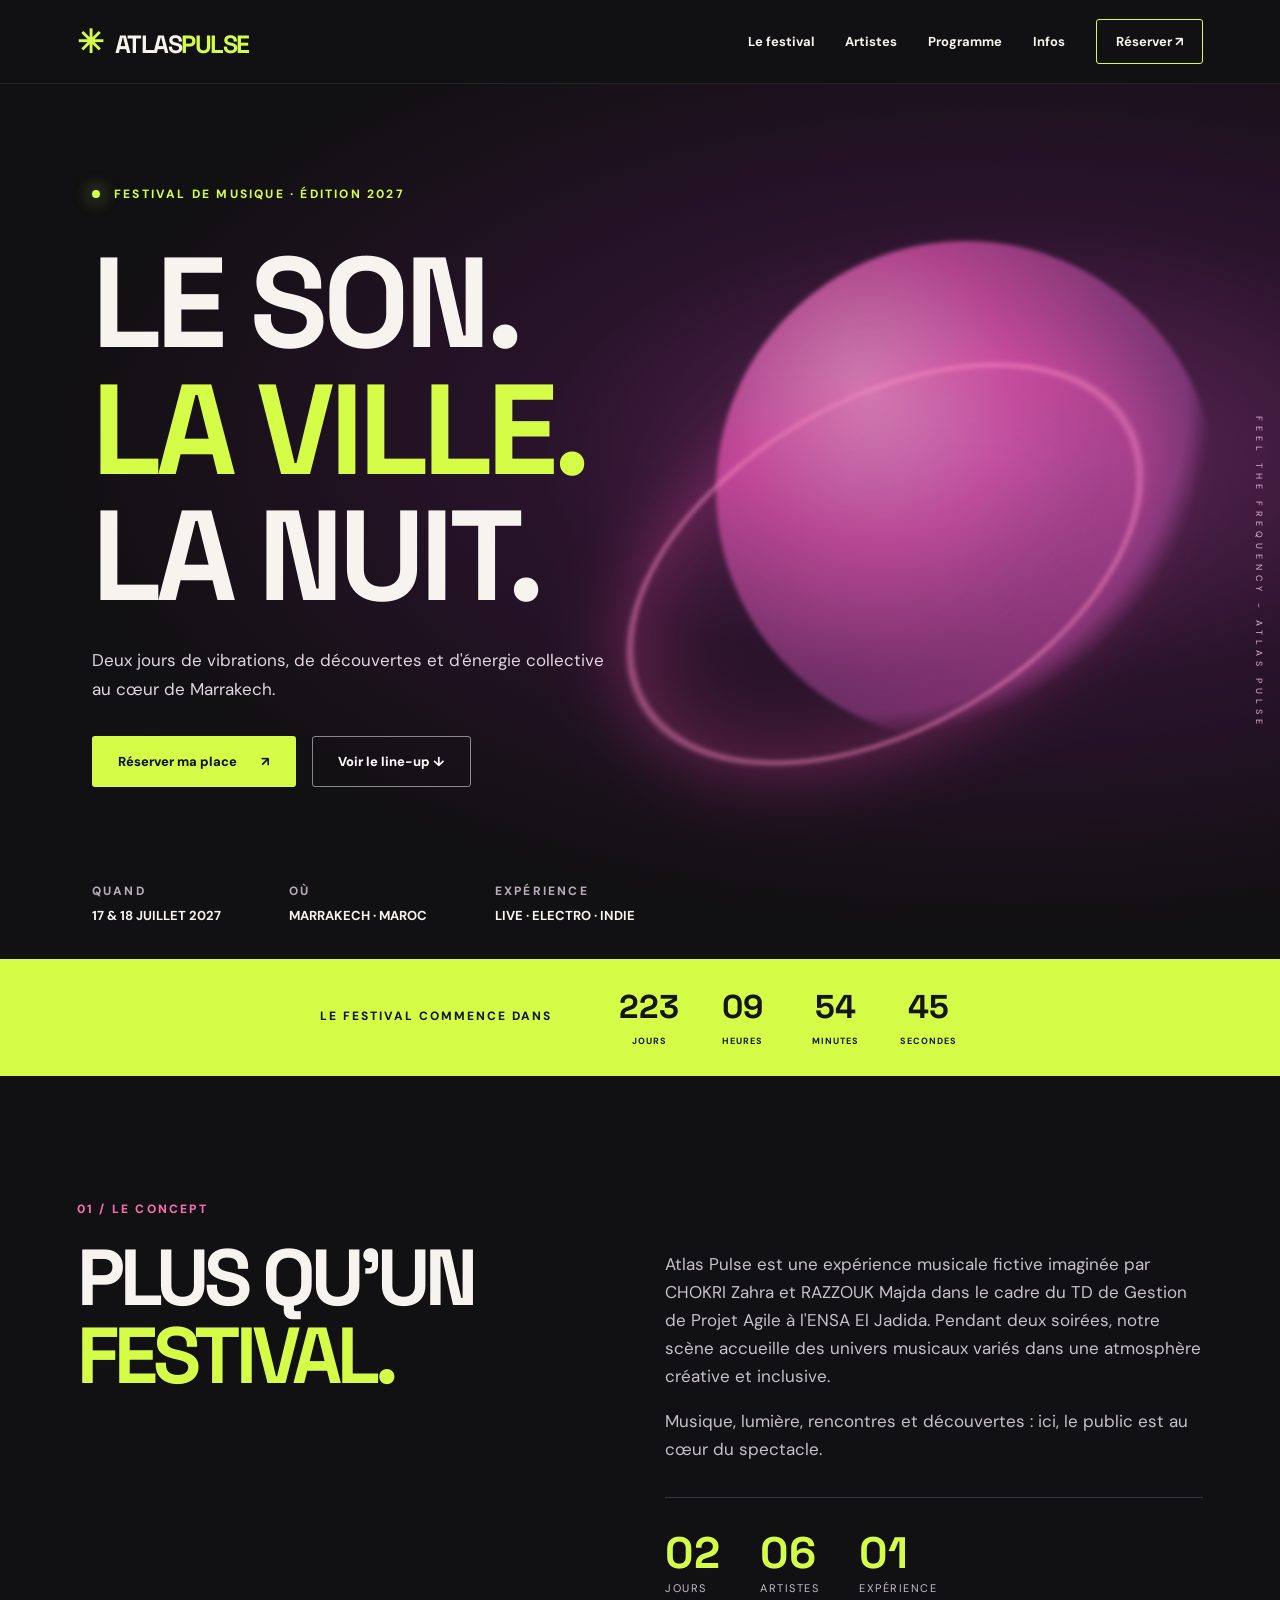
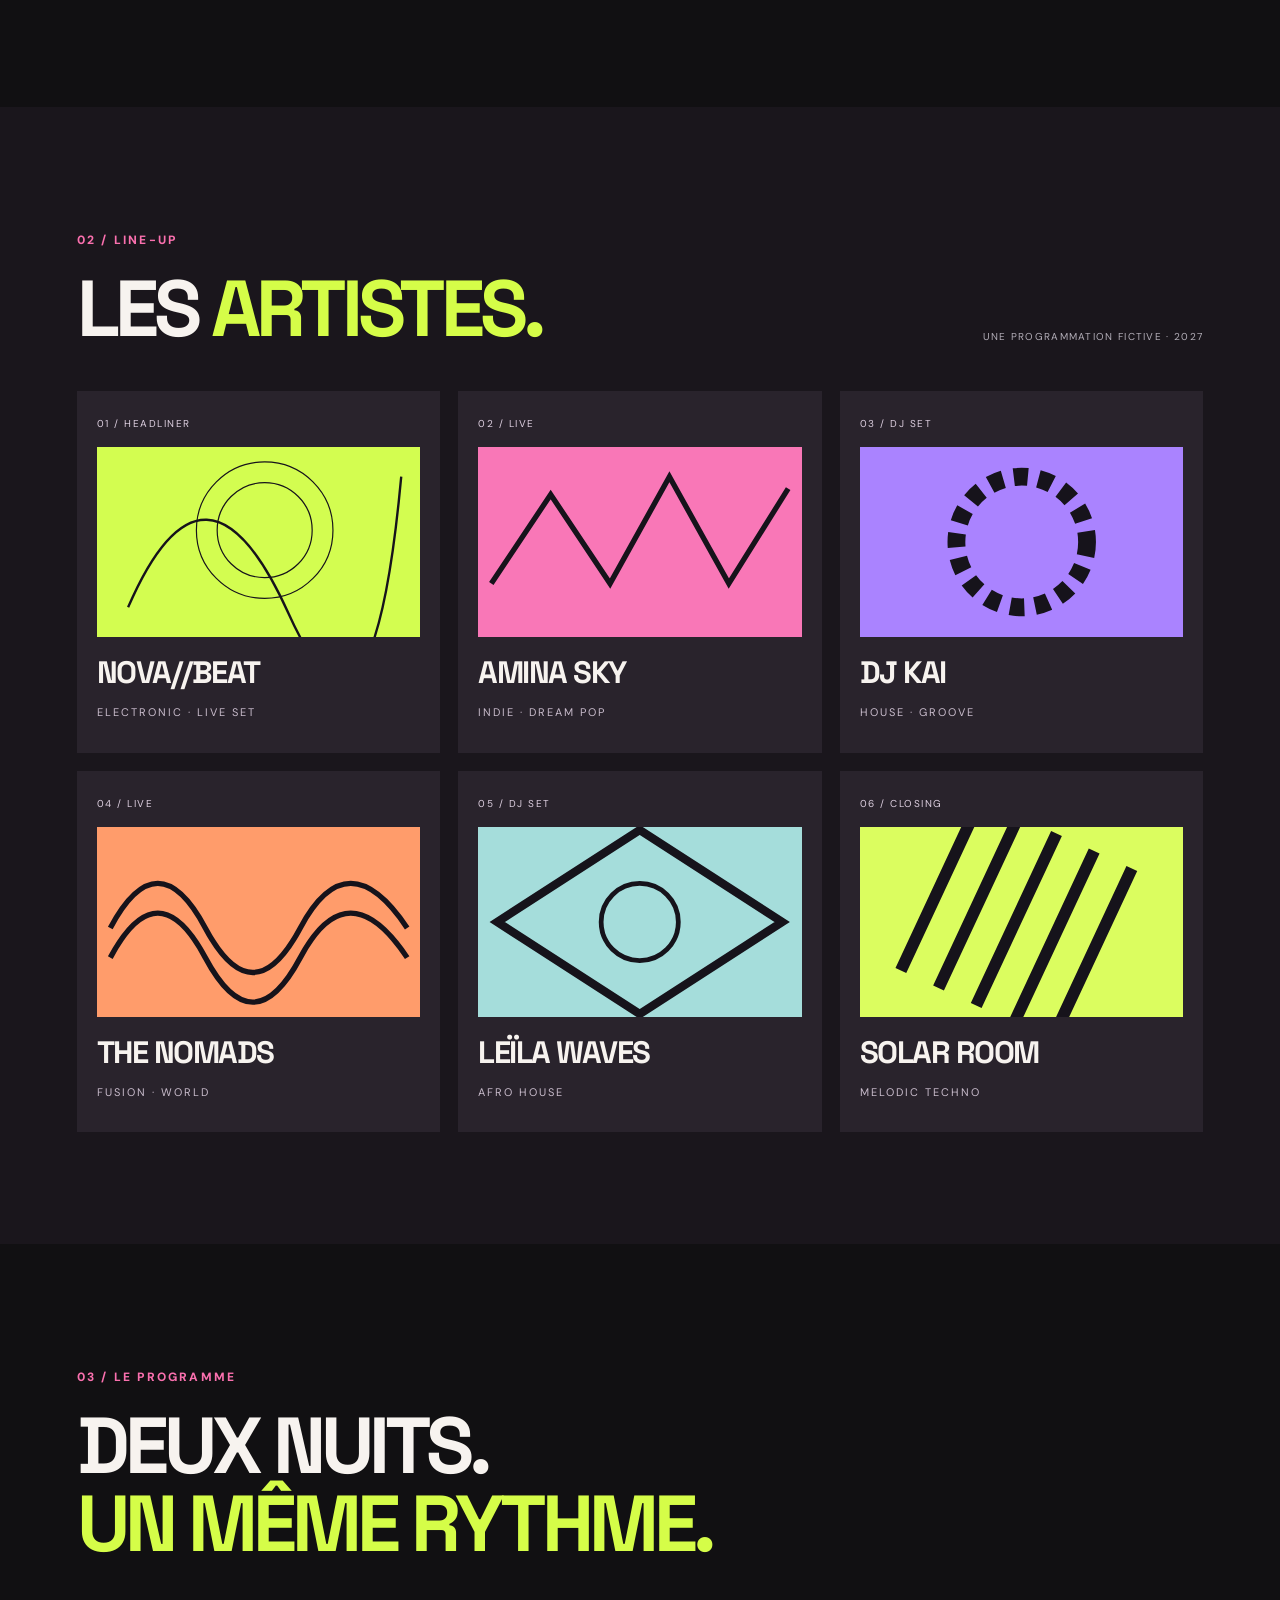
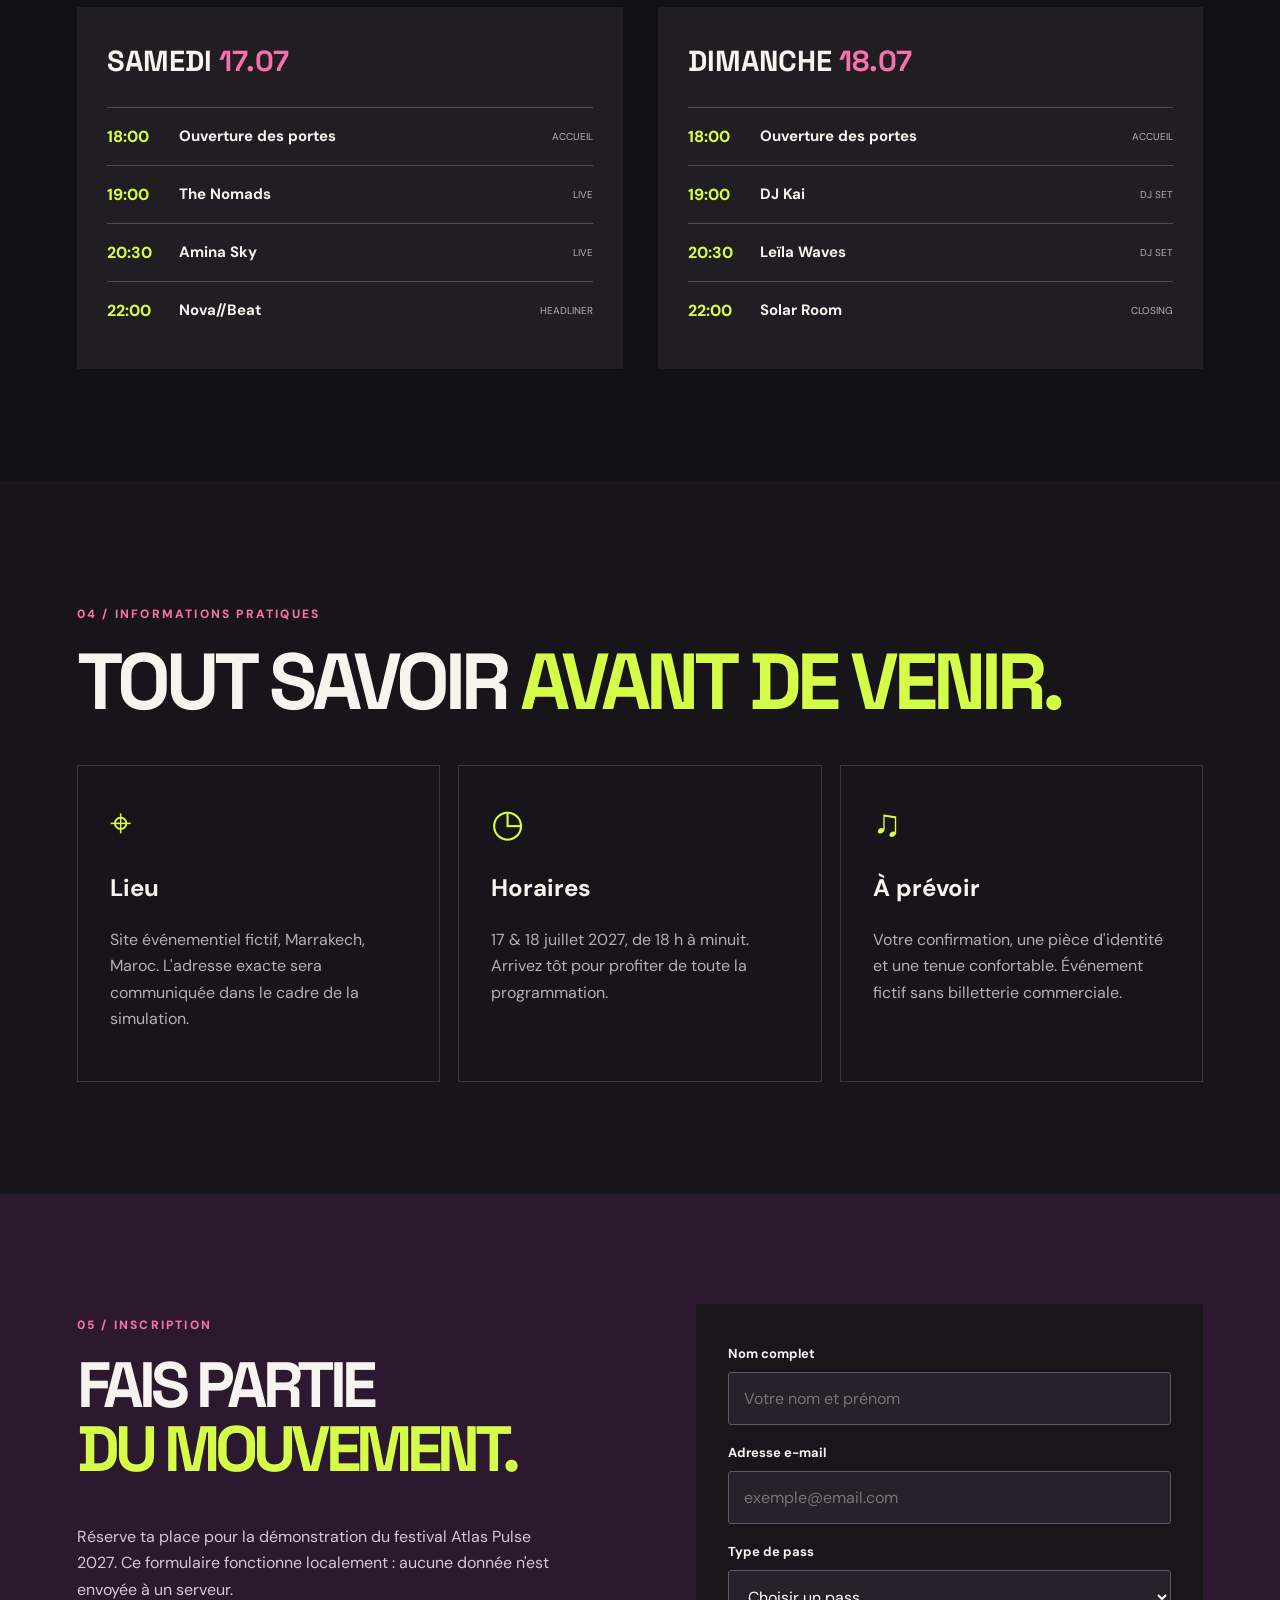
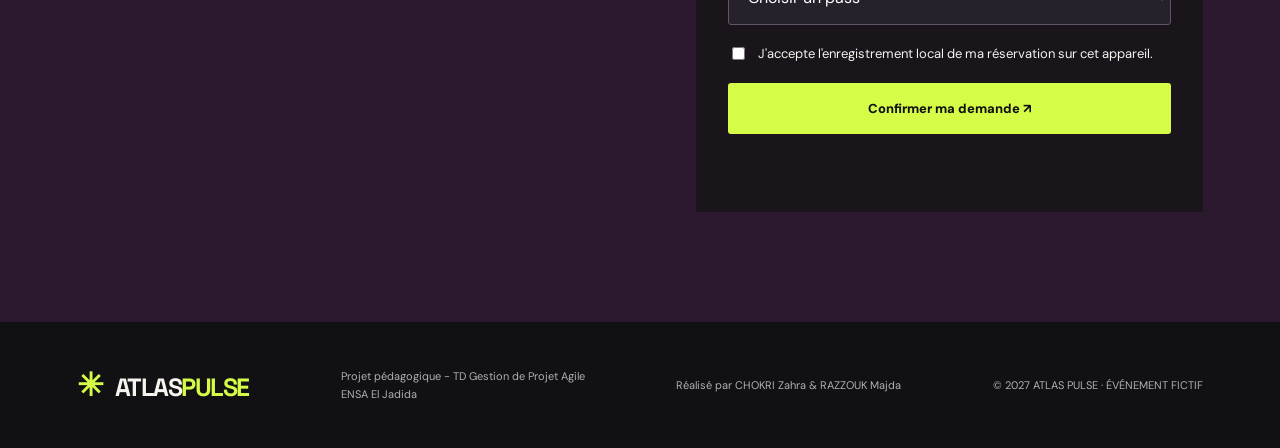
==== commit e5edc399: "feat: modification titre programme" ====
--- a/index.html
+++ b/index.html
@@ -12,7 +12,7 @@
         content="Atlas Pulse Festival 2027 : un festival de musique fictif à Marrakech, réalisé par CHOKRI Zahra et RAZZOUK Majda dans le cadre du TD Gestion de Projet Agile."
     >
 
-    <title>Atlas Pulse - Edition Artistes</title>
+    <title>Atlas Pulse - Edition Programme</title>
 
     <!-- Feuille de style externe -->
     <link rel="stylesheet" href="css/style.css">
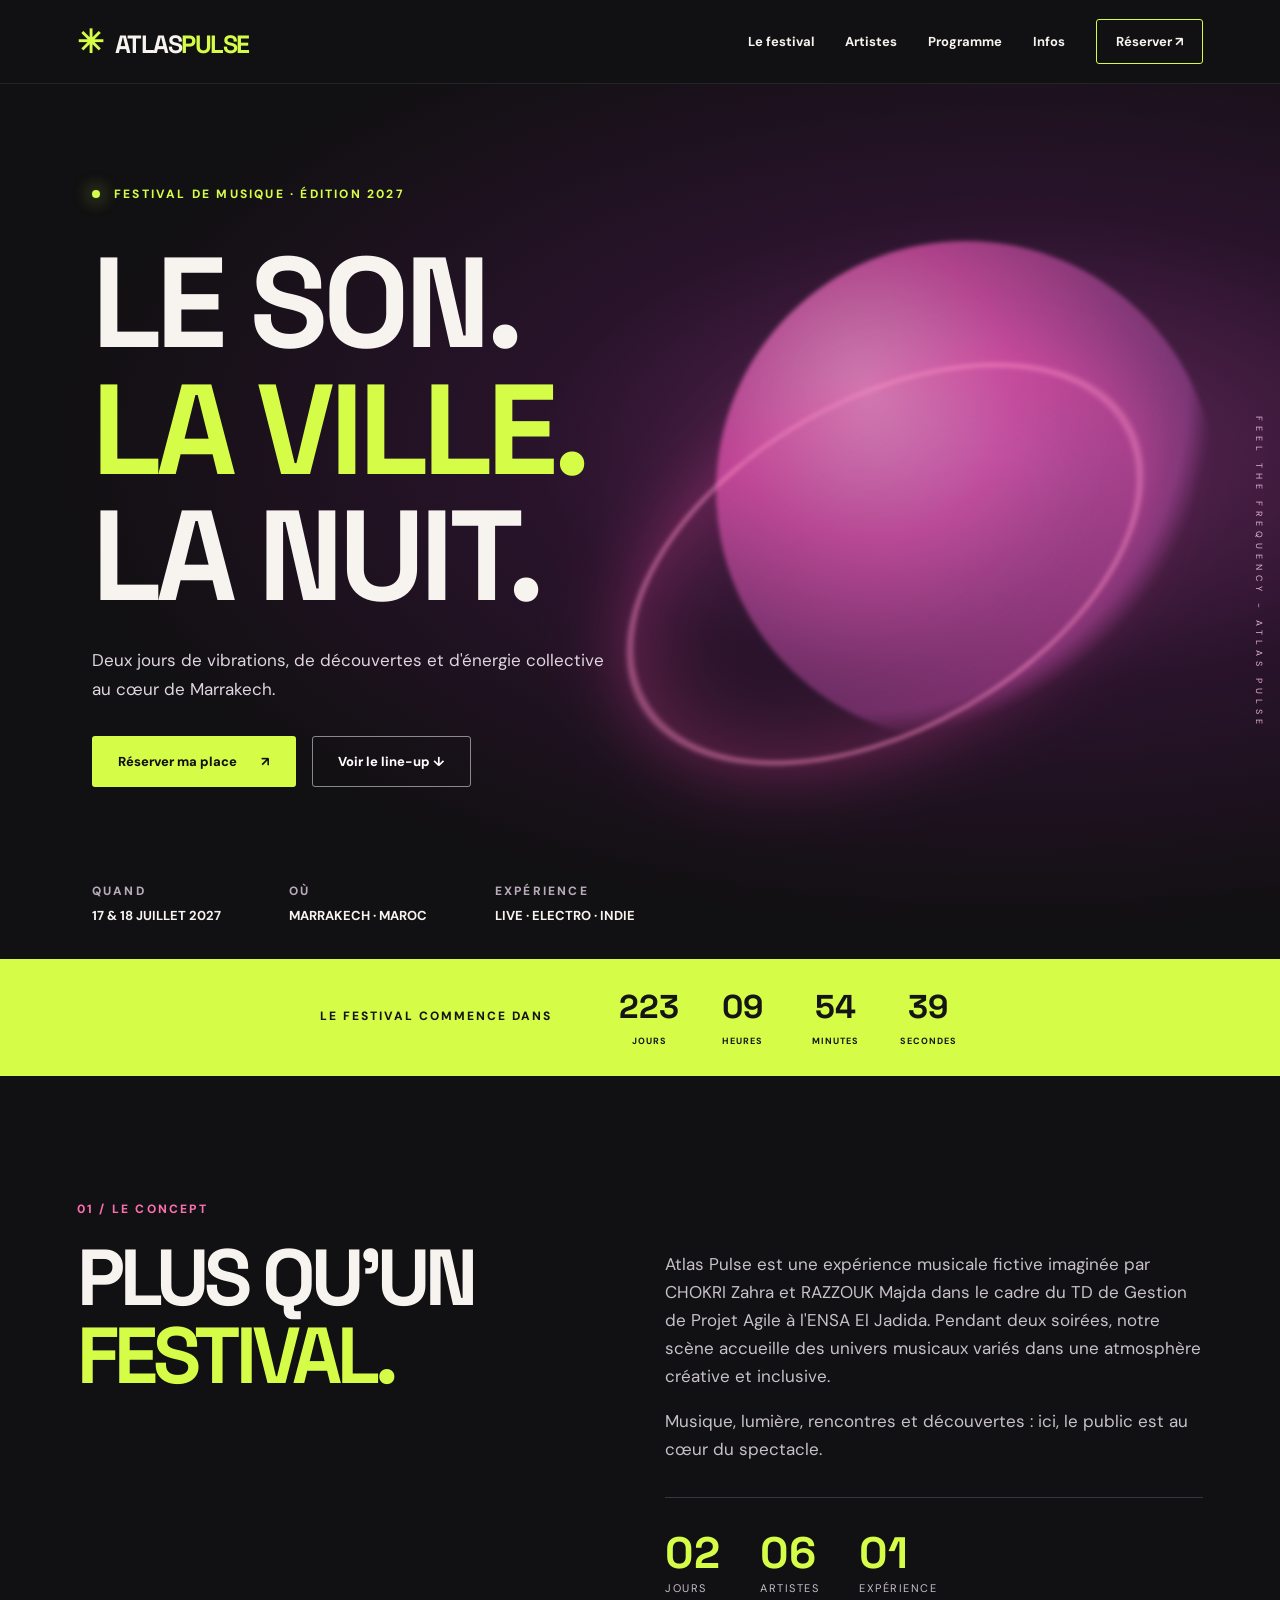
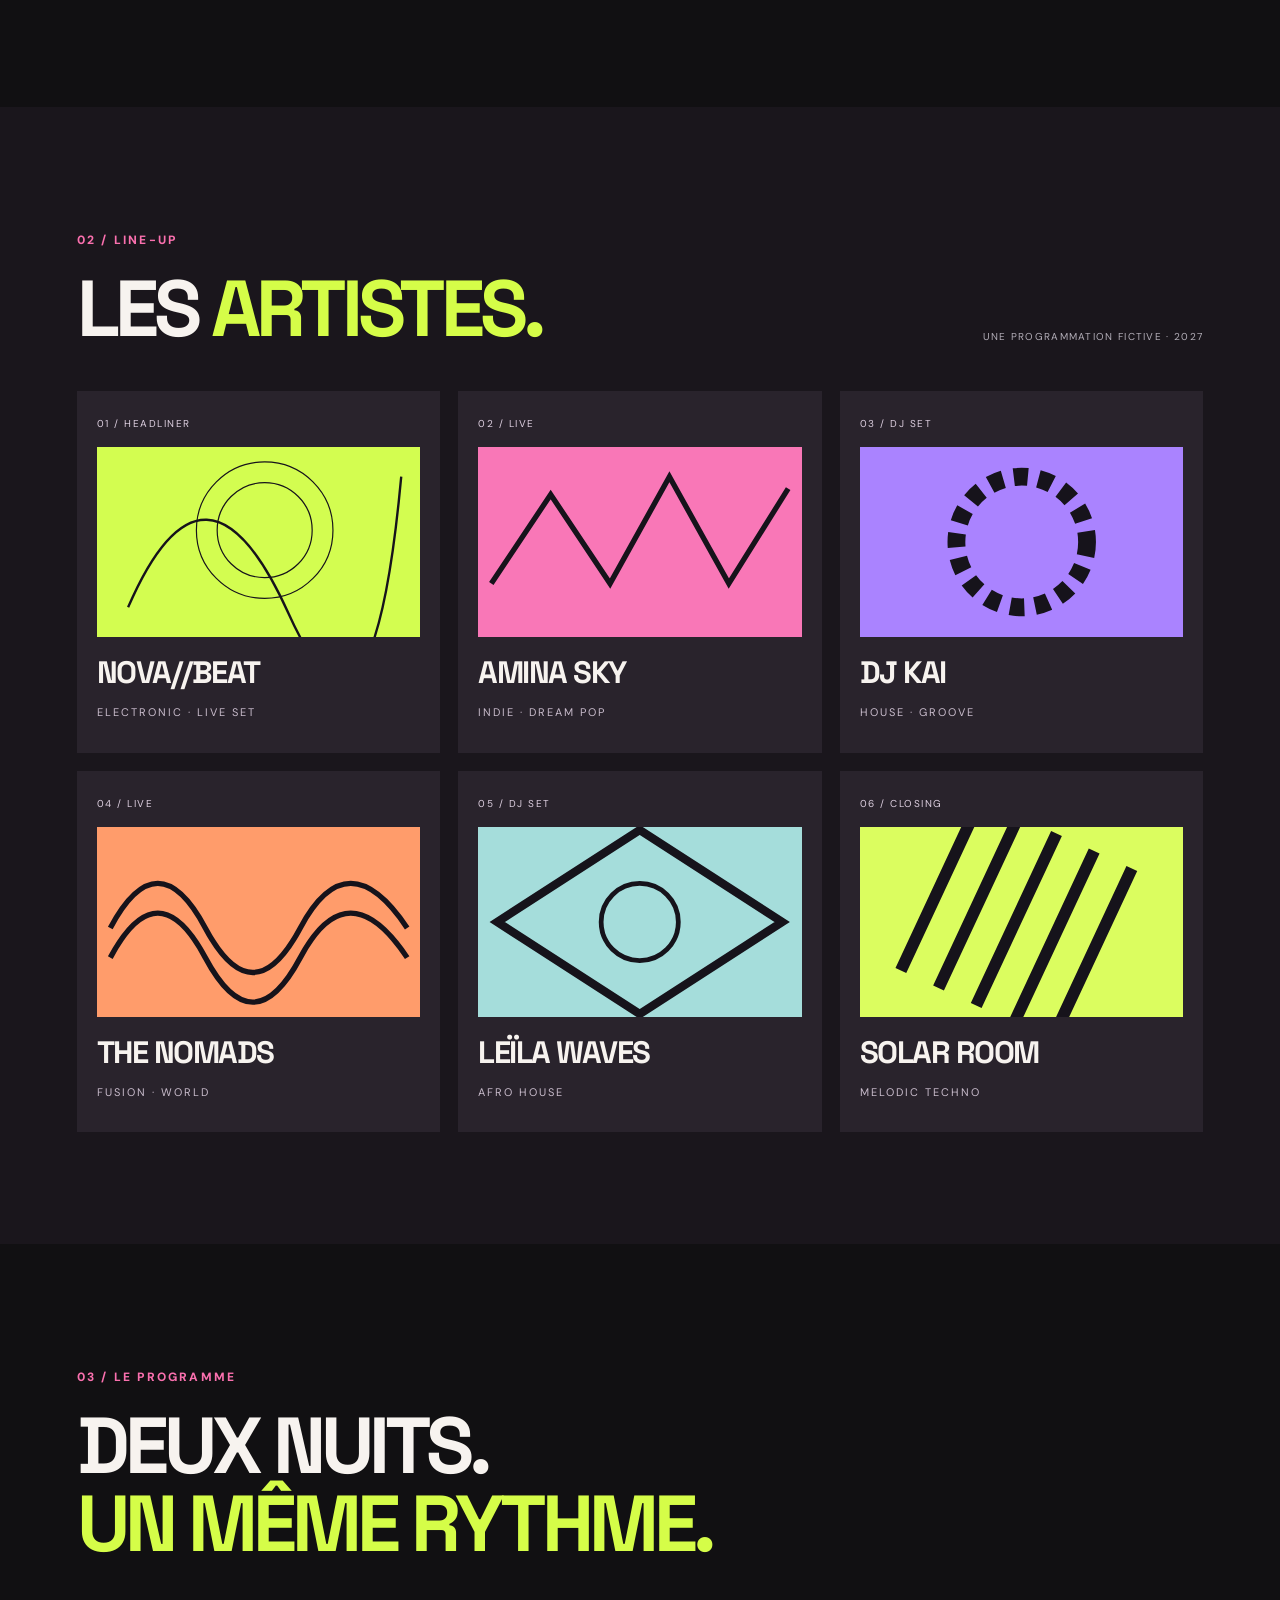
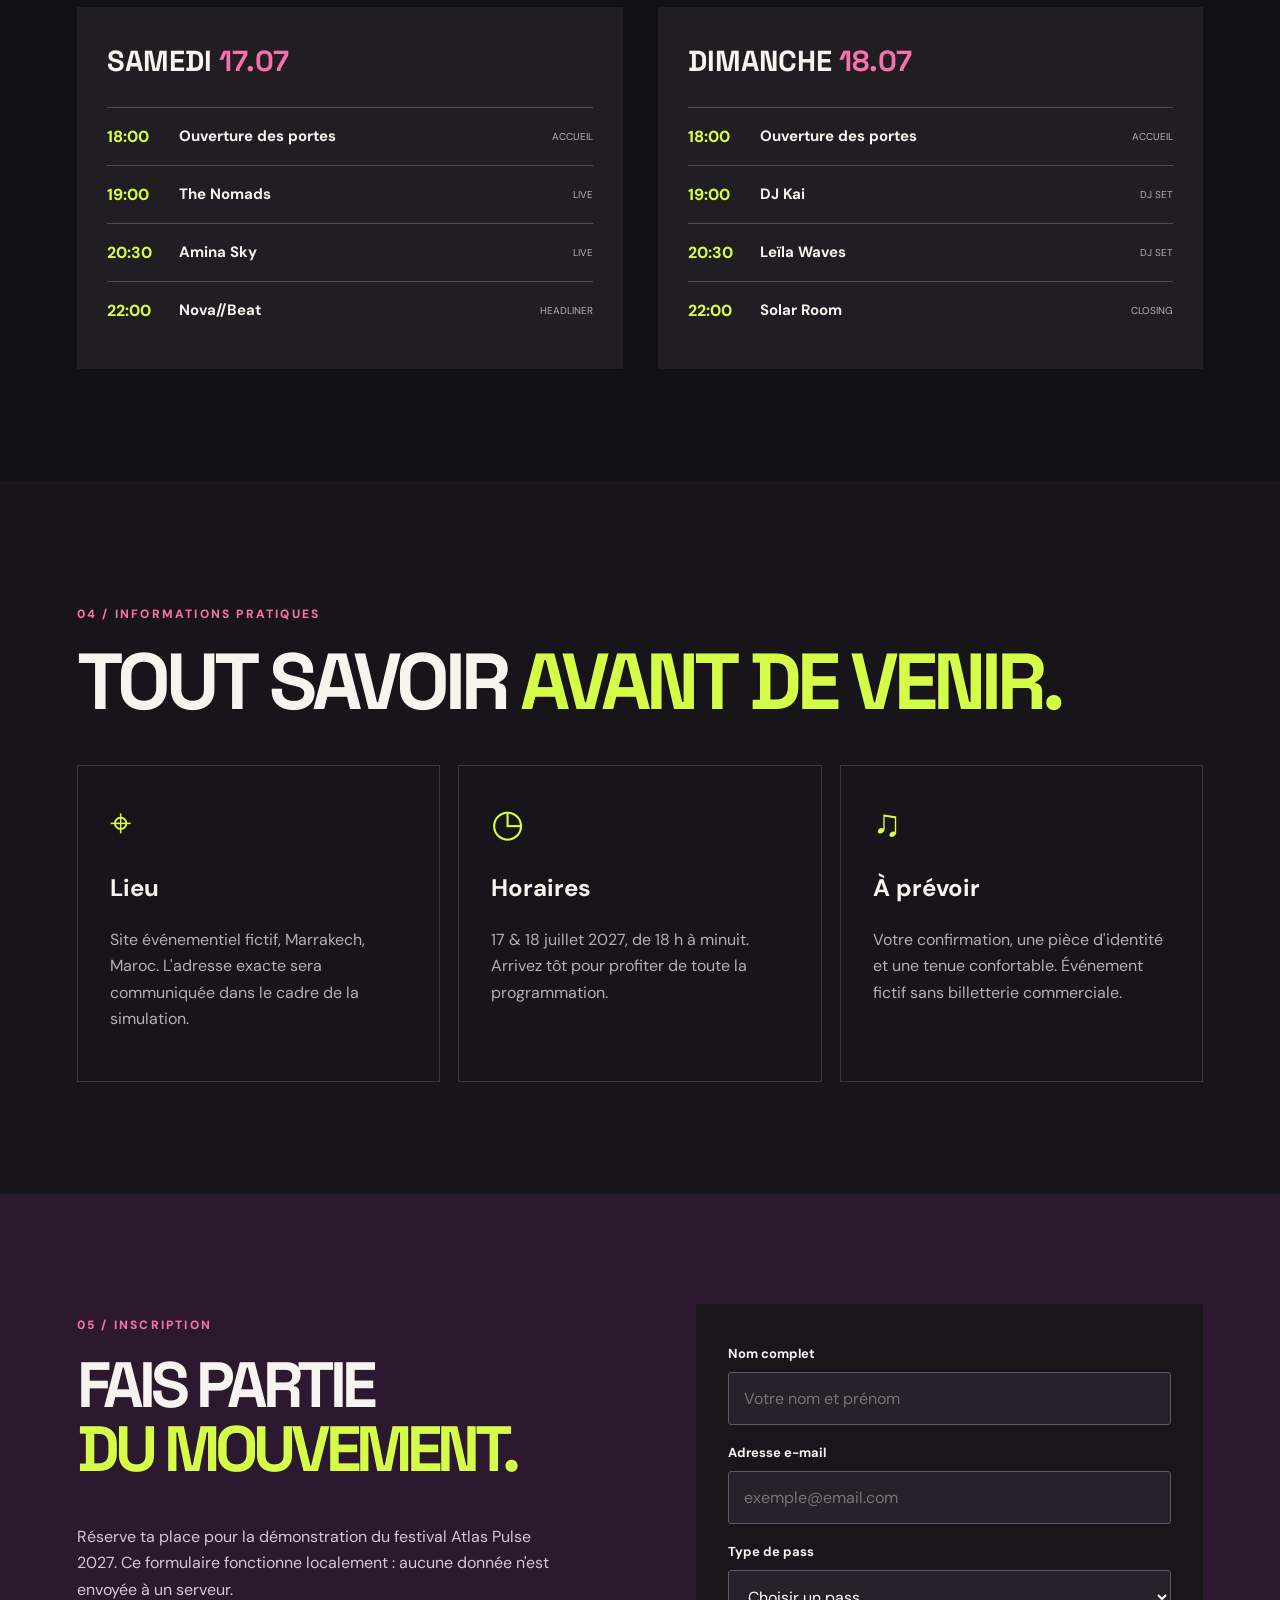
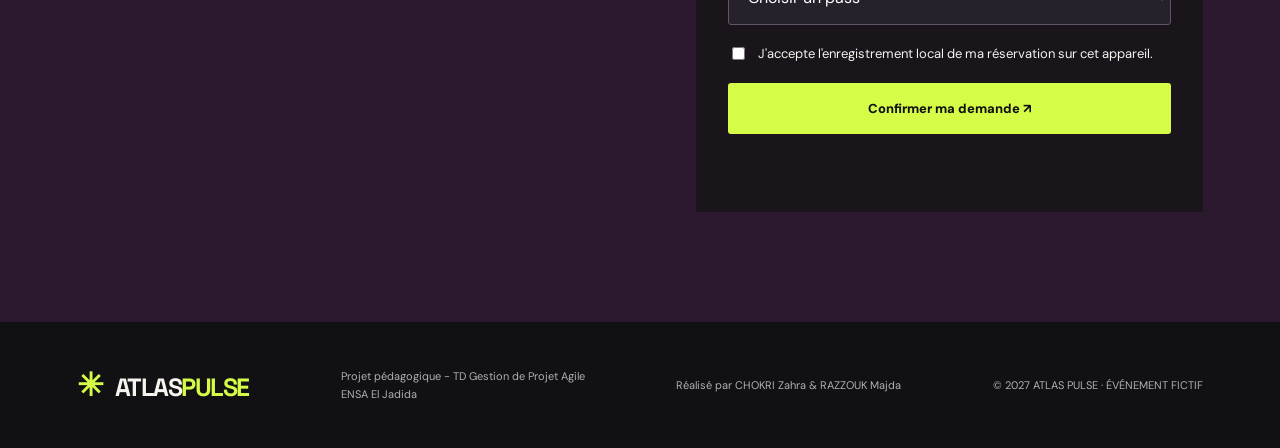
==== commit fc9f8367: "fix: resolution conflit titre festival" ====
--- a/index.html
+++ b/index.html
@@ -12,7 +12,8 @@
         content="Atlas Pulse Festival 2027 : un festival de musique fictif à Marrakech, réalisé par CHOKRI Zahra et RAZZOUK Majda dans le cadre du TD Gestion de Projet Agile."
     >
 
-    <title>Atlas Pulse - Edition Programme</title>
+
+    <title>Atlas Pulse - Festival 2027</title>
 
     <!-- Feuille de style externe -->
     <link rel="stylesheet" href="css/style.css">
